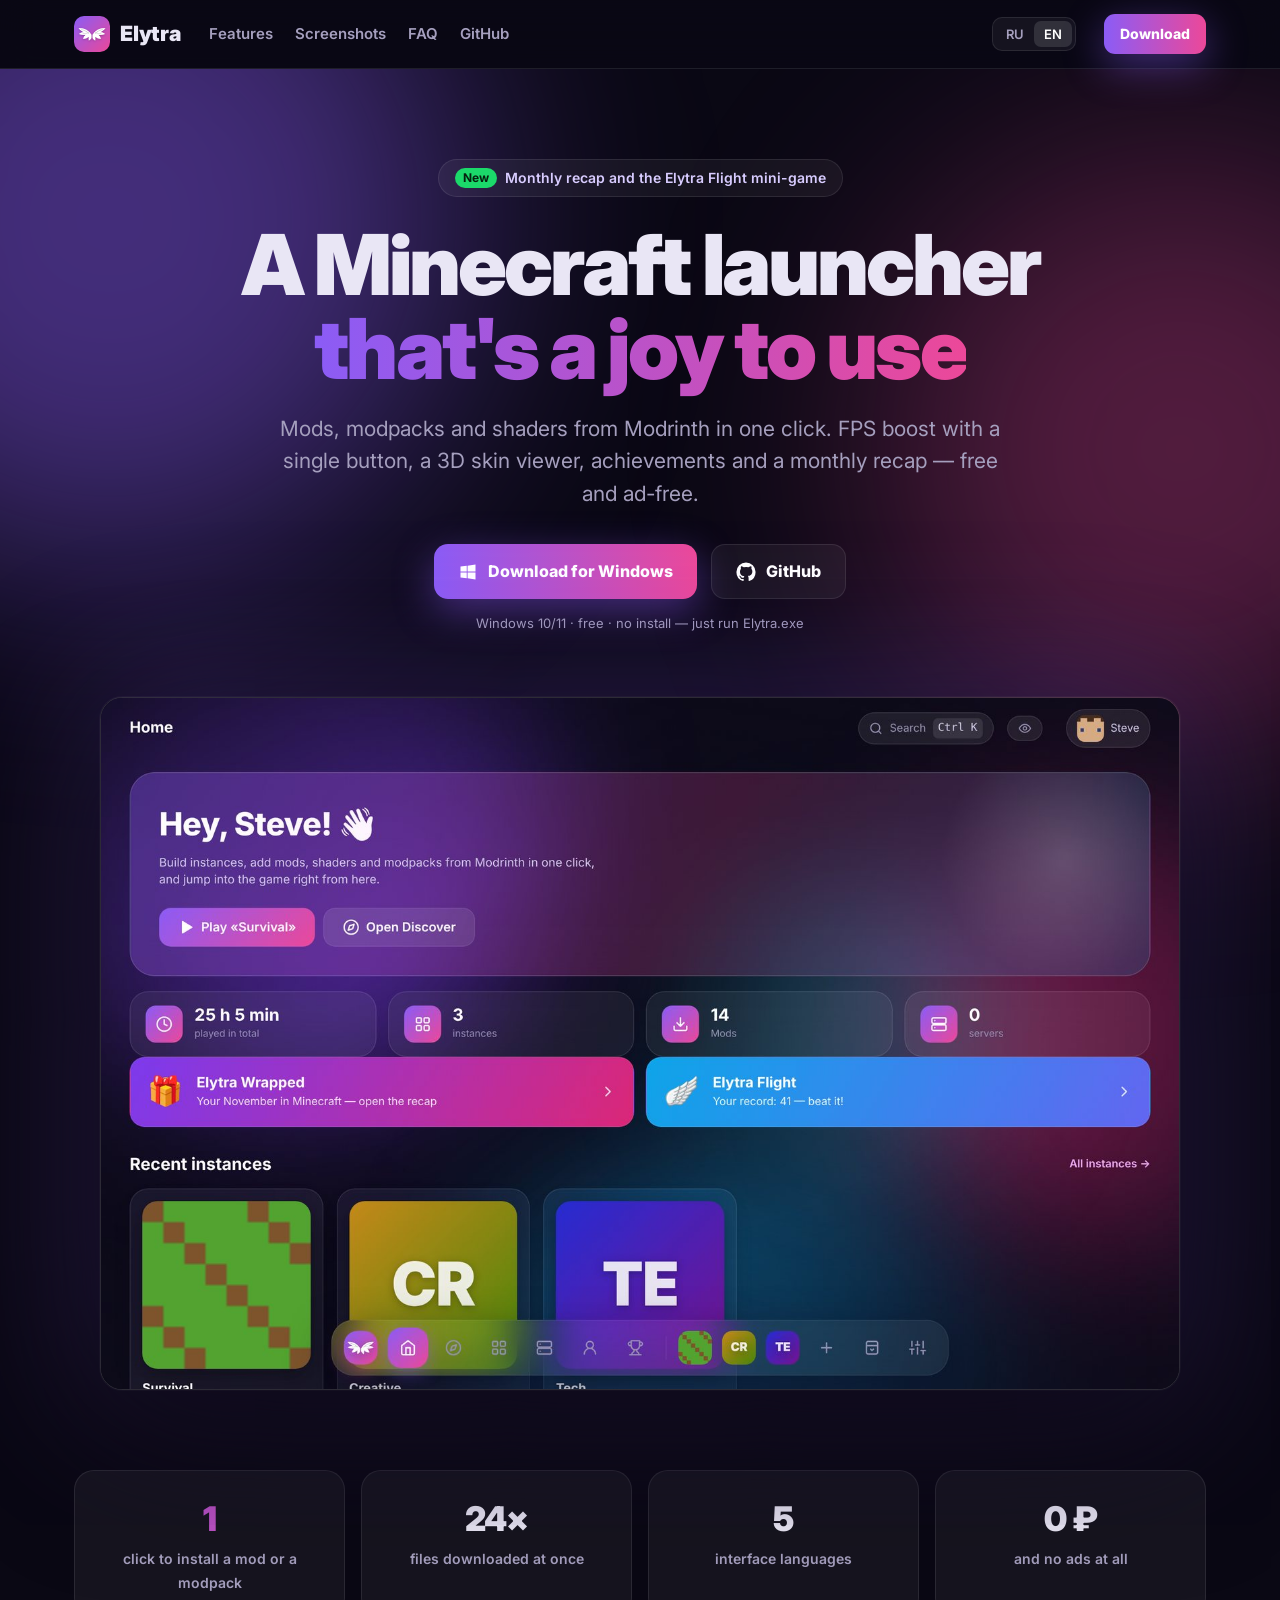
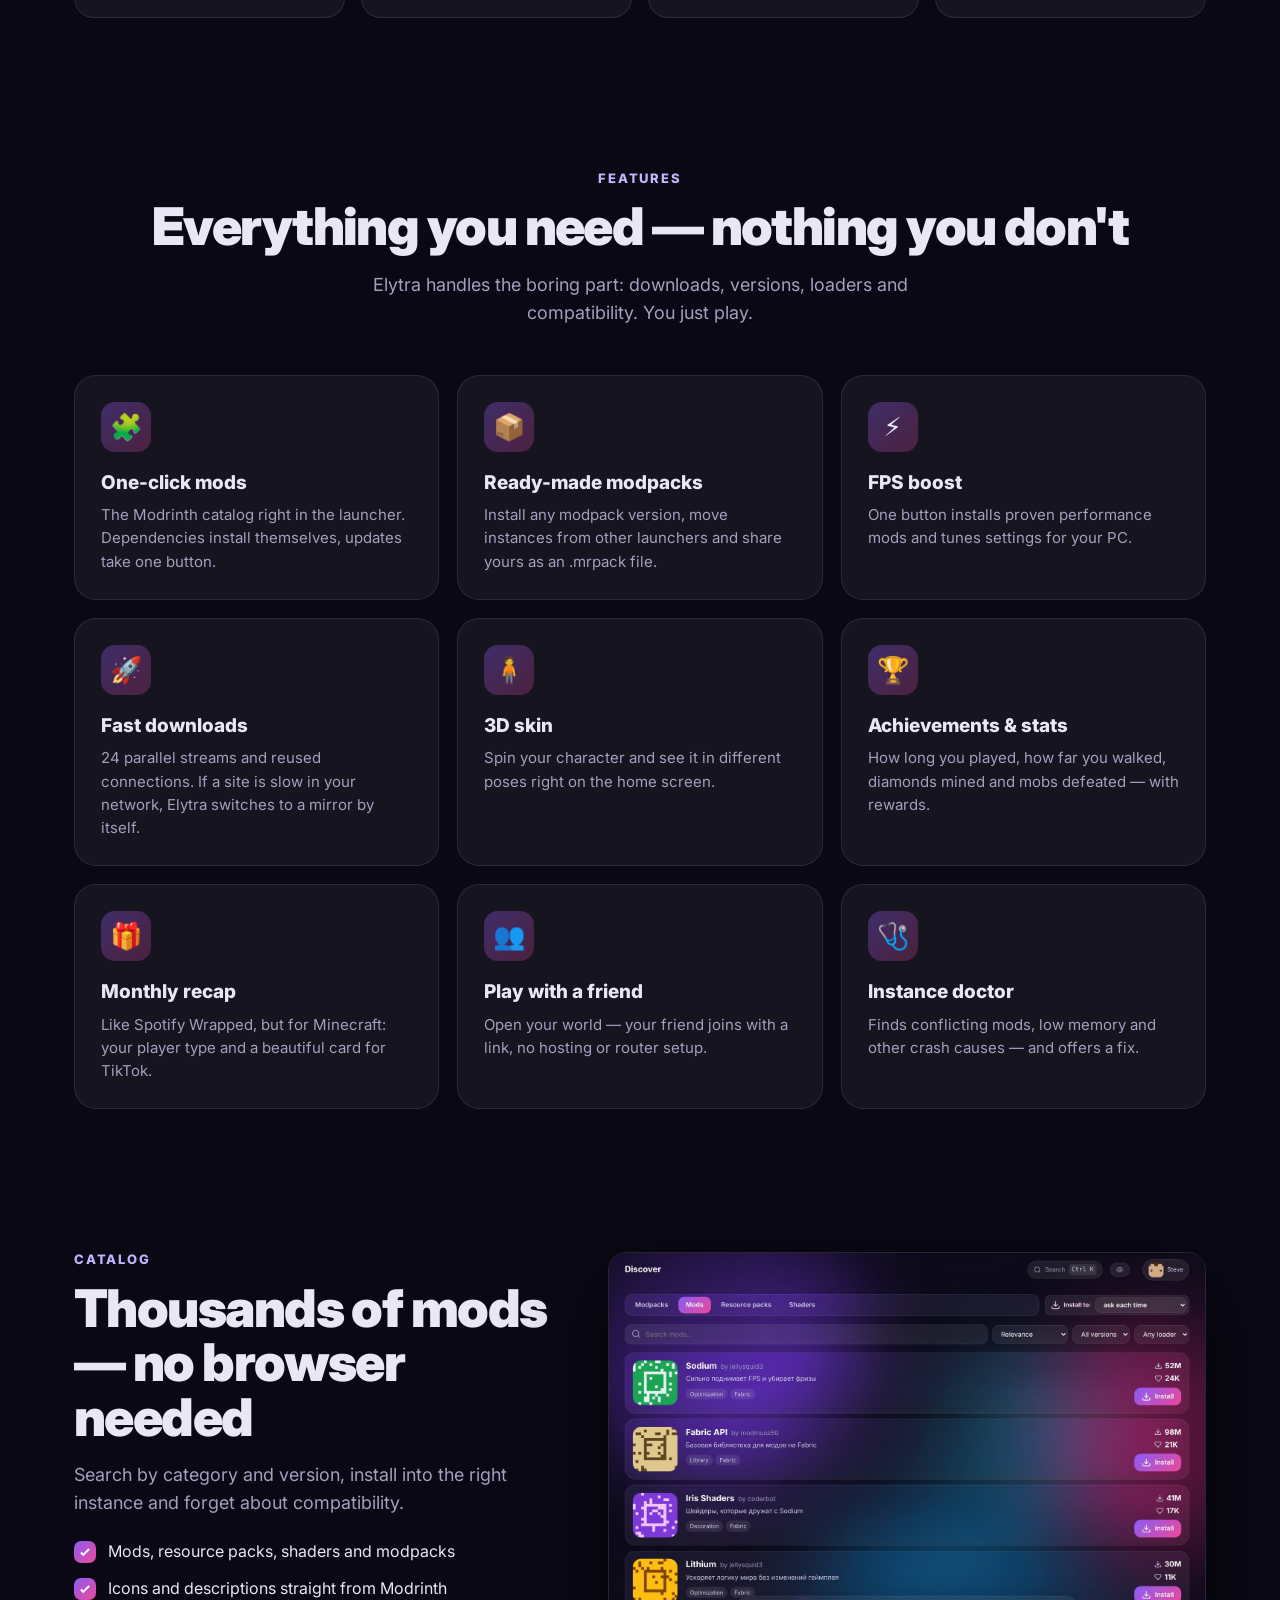
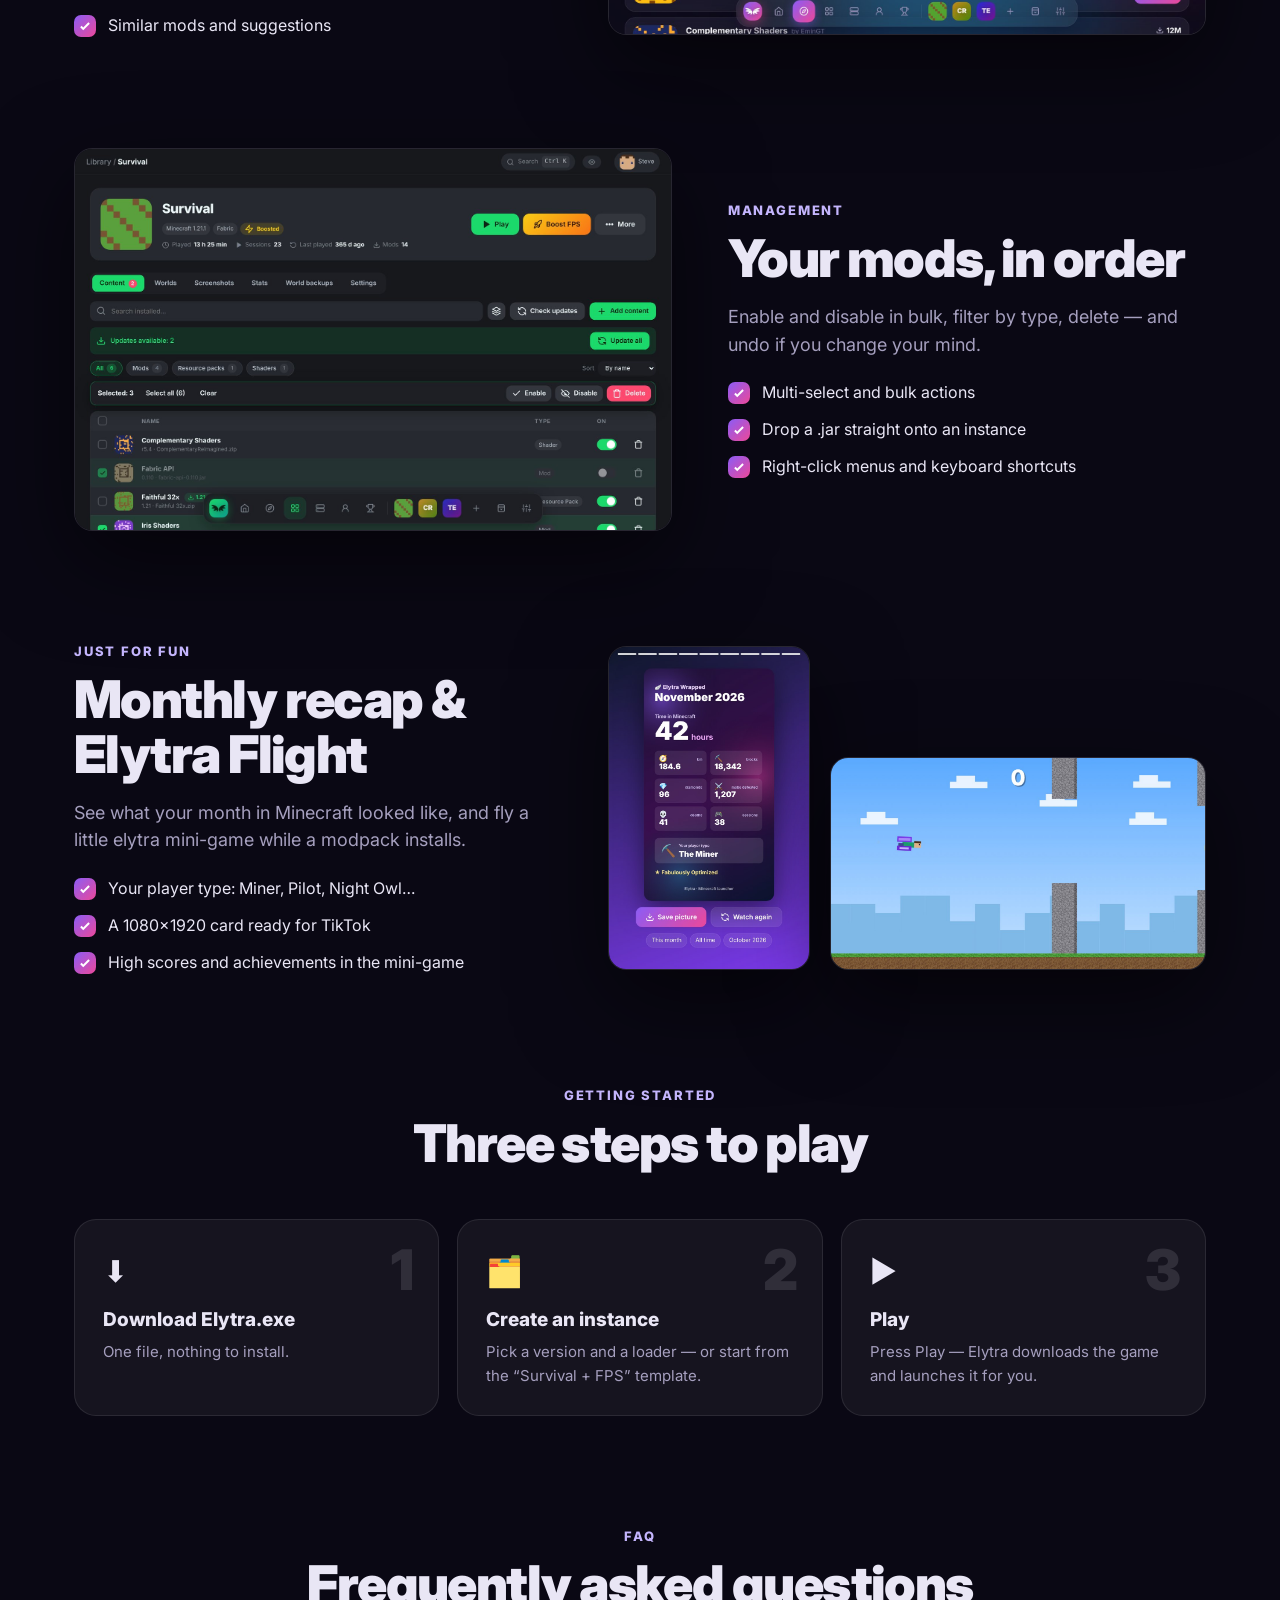
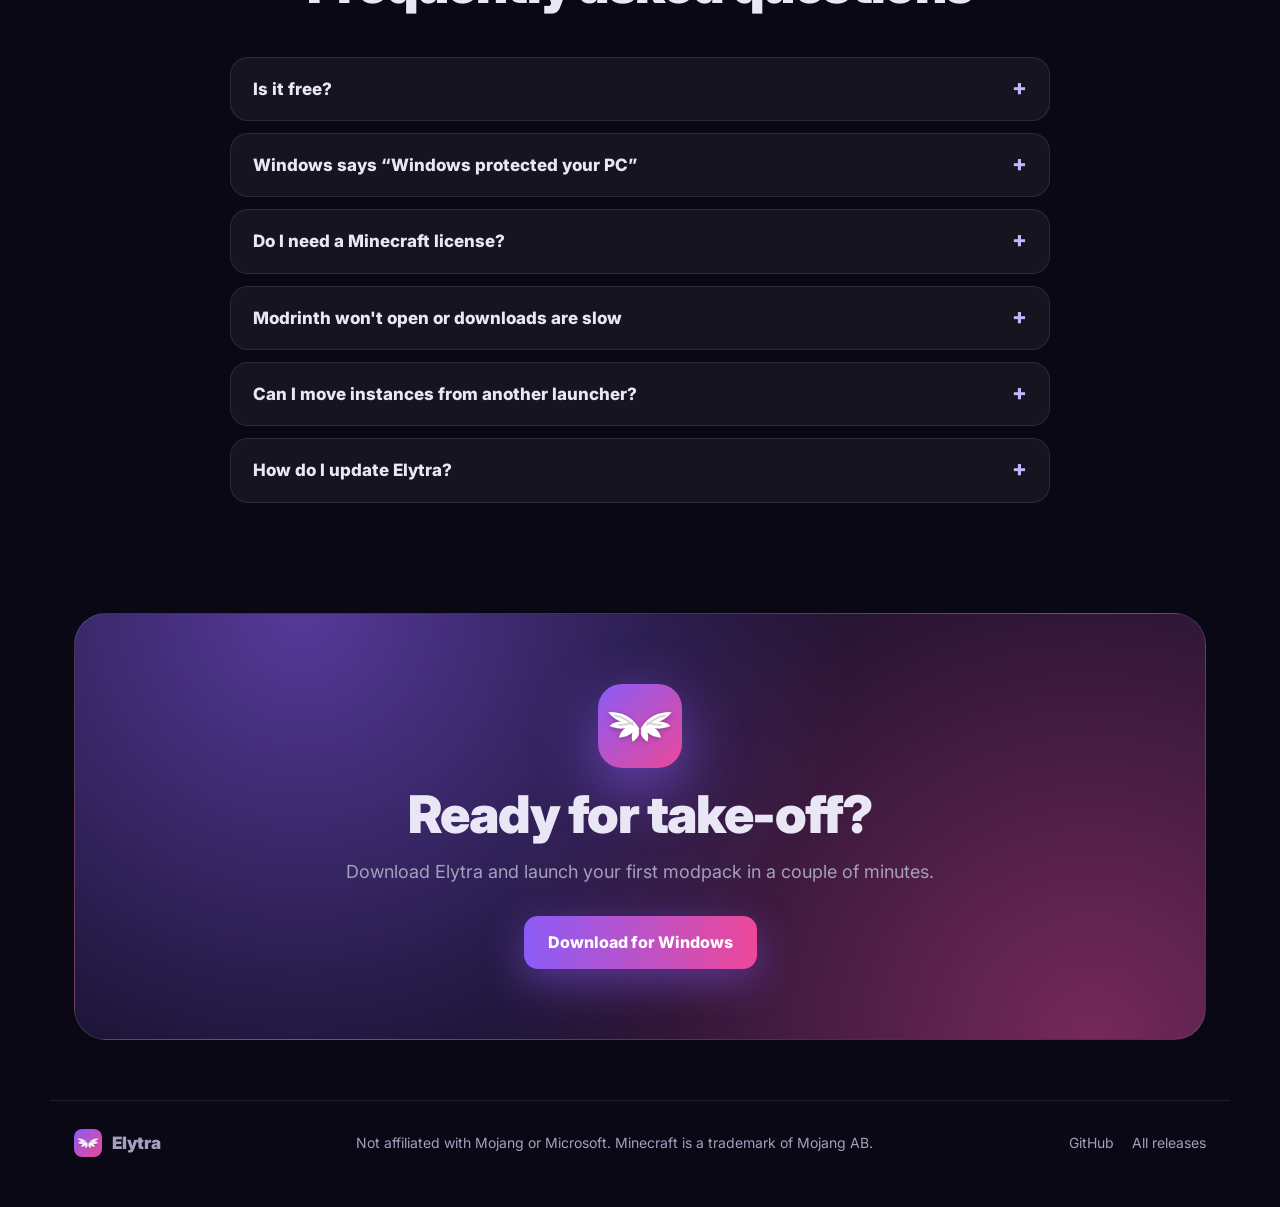
==== docs/index.html @ 58e53a02 "Add files via upload" ====
<!DOCTYPE html>
<html lang="ru">
<head>
<meta charset="utf-8">
<meta name="viewport" content="width=device-width,initial-scale=1">
<title>Elytra — лаунчер Minecraft</title>
<meta name="description" content="Elytra — современный лаунчер Minecraft: моды и сборки с Modrinth в один клик, ускорение FPS, 3D-скин, достижения и итоги месяца.">
<link rel="icon" href="favicon.png">
<link rel="preconnect" href="https://fonts.googleapis.com"><link rel="preconnect" href="https://fonts.gstatic.com" crossorigin>
<link href="https://fonts.googleapis.com/css2?family=Inter:wght@400;500;600;700;800;900&display=swap" rel="stylesheet">
<style>
:root{--bg:#0a0814;--card:rgba(255,255,255,.05);--line:rgba(255,255,255,.09);--text:#e9e6f5;--muted:#a59fbe;--v:#8b5cf6;--p:#ec4899;--g:#1bd96a;--c:#22d3ee}
*{box-sizing:border-box;margin:0;padding:0}
html{scroll-behavior:smooth;background:var(--bg)}
body{font-family:Inter,system-ui,sans-serif;color:var(--text);line-height:1.55;overflow-x:hidden;-webkit-font-smoothing:antialiased}
a{color:inherit;text-decoration:none}
img{display:block;max-width:100%}
.wrap{max-width:1180px;margin:0 auto;padding:0 24px}
.glow{position:absolute;border-radius:50%;filter:blur(120px);pointer-events:none;z-index:0}
.grad{background:linear-gradient(90deg,var(--v),var(--p));-webkit-background-clip:text;background-clip:text;color:transparent}
/* nav */
nav{position:sticky;top:0;z-index:50;backdrop-filter:blur(18px);background:rgba(10,8,20,.65);border-bottom:1px solid var(--line)}
nav .wrap{display:flex;align-items:center;gap:28px;height:68px}
.brand{display:flex;align-items:center;gap:10px;font-weight:900;font-size:21px;letter-spacing:-.01em}
.brand img{width:36px;height:36px;border-radius:10px}
.links{display:flex;gap:22px;font-size:15px;font-weight:600;color:var(--muted)}
.links a:hover{color:#fff}
.sp{flex:1}
.lang{display:flex;background:var(--card);border:1px solid var(--line);border-radius:10px;padding:3px}
.lang button{background:none;border:0;color:var(--muted);font:600 13px Inter,sans-serif;padding:5px 10px;border-radius:7px;cursor:pointer}
.lang button.on{background:rgba(255,255,255,.12);color:#fff}
.btn{display:inline-flex;align-items:center;gap:10px;font-weight:800;border-radius:14px;padding:14px 24px;font-size:16px;cursor:pointer;border:0;transition:transform .15s,box-shadow .15s,background .15s}
.btn svg{width:20px;height:20px}
.btn.main{background:linear-gradient(90deg,var(--v),var(--p));color:#fff;box-shadow:0 12px 40px rgba(139,92,246,.45)}
.btn.main:hover{transform:translateY(-2px);box-shadow:0 18px 50px rgba(236,72,153,.5)}
.btn.ghost{background:var(--card);border:1px solid var(--line);color:#fff}
.btn.ghost:hover{background:rgba(255,255,255,.1)}
.btn.sm{padding:9px 16px;font-size:14px;border-radius:11px}
/* hero */
.hero{position:relative;padding:90px 0 40px;text-align:center;overflow:hidden}
.pill{display:inline-flex;align-items:center;gap:8px;background:var(--card);border:1px solid var(--line);border-radius:99px;padding:7px 16px;font-size:14px;font-weight:600;color:#d8ccff;margin-bottom:26px}
.pill b{background:var(--g);color:#06210f;border-radius:99px;padding:1px 8px;font-size:12px}
h1{font-size:clamp(42px,7vw,84px);line-height:1;font-weight:900;letter-spacing:-.035em;margin-bottom:22px}
.lead{font-size:clamp(17px,2vw,21px);color:var(--muted);max-width:720px;margin:0 auto 34px}
.cta{display:flex;gap:14px;justify-content:center;flex-wrap:wrap}
.note{font-size:13px;color:var(--muted);margin-top:14px}
.shot{position:relative;z-index:2;margin:64px auto 0;max-width:1080px;border-radius:22px;overflow:hidden;border:1px solid rgba(255,255,255,.14);
  box-shadow:0 50px 140px rgba(0,0,0,.65),0 0 0 1px rgba(255,255,255,.04),0 0 160px rgba(139,92,246,.35);transform:perspective(2200px) rotateX(9deg);transition:transform .6s}
.shot:hover{transform:perspective(2200px) rotateX(0)}
/* stats */
.stats{display:grid;grid-template-columns:repeat(4,1fr);gap:16px;margin:80px 0 0}
.stat{background:var(--card);border:1px solid var(--line);border-radius:20px;padding:22px;text-align:center}
.stat b{display:block;font-size:34px;font-weight:900;letter-spacing:-.02em}
.stat span{color:var(--muted);font-size:14px;font-weight:600}
/* sections */
section{position:relative;padding:110px 0 0}
.kick{color:#c4b5fd;font-weight:800;font-size:13px;letter-spacing:.14em;text-transform:uppercase;margin-bottom:12px}
h2{font-size:clamp(32px,4.5vw,52px);line-height:1.05;font-weight:900;letter-spacing:-.03em;margin-bottom:16px}
.sub{color:var(--muted);font-size:18px;max-width:640px}
.center{text-align:center}.center .sub{margin:0 auto}
.feats{display:grid;grid-template-columns:repeat(3,1fr);gap:18px;margin-top:48px}
.feat{background:var(--card);border:1px solid var(--line);border-radius:22px;padding:26px;transition:transform .2s,border-color .2s,background .2s}
.feat:hover{transform:translateY(-4px);border-color:rgba(139,92,246,.45);background:rgba(139,92,246,.07)}
.feat .ic{width:50px;height:50px;border-radius:14px;display:grid;place-items:center;font-size:26px;margin-bottom:16px;background:linear-gradient(135deg,rgba(139,92,246,.35),rgba(236,72,153,.25))}
.feat h3{font-size:19px;font-weight:800;margin-bottom:6px}
.feat p{color:var(--muted);font-size:15px}
/* split showcase */
.split{display:grid;grid-template-columns:1fr 1.25fr;gap:56px;align-items:center;margin-top:30px}
.split.rev{grid-template-columns:1.25fr 1fr}
.split.rev .txt{order:2}
.split img{border-radius:18px;border:1px solid rgba(255,255,255,.12);box-shadow:0 30px 90px rgba(0,0,0,.55)}
.split ul{list-style:none;margin-top:22px;display:grid;gap:12px}
.split li{display:flex;gap:12px;color:var(--text);font-size:16px}
.split li::before{content:"";flex:none;width:22px;height:22px;border-radius:7px;margin-top:2px;
  background:url("data:image/svg+xml,%3Csvg xmlns='http://www.w3.org/2000/svg' viewBox='0 0 24 24' fill='none' stroke='white' stroke-width='3.5'%3E%3Cpath d='M5 13l4 4L19 7'/%3E%3C/svg%3E") center/14px no-repeat,linear-gradient(135deg,var(--v),var(--p))}
.duo{display:grid;grid-template-columns:.7fr 1.3fr;gap:20px;align-items:end}
.duo img:first-child{max-height:560px;object-fit:cover}
/* steps */
.steps{display:grid;grid-template-columns:repeat(3,1fr);gap:18px;margin-top:48px;counter-reset:s}
.step{background:var(--card);border:1px solid var(--line);border-radius:22px;padding:28px;position:relative}
.step::before{counter-increment:s;content:counter(s);position:absolute;top:22px;right:24px;font-size:56px;font-weight:900;line-height:1;opacity:.12}
.step h3{font-size:19px;font-weight:800;margin:10px 0 6px}.step p{color:var(--muted);font-size:15px}
.step .e{font-size:30px}
/* faq */
.faq{max-width:820px;margin:44px auto 0;display:grid;gap:12px}
details{background:var(--card);border:1px solid var(--line);border-radius:18px;padding:18px 22px}
summary{cursor:pointer;font-weight:800;font-size:17px;list-style:none;display:flex;justify-content:space-between;gap:16px}
summary::-webkit-details-marker{display:none}
summary::after{content:"+";font-size:22px;line-height:1;color:#c4b5fd;transition:transform .2s}
details[open] summary::after{transform:rotate(45deg)}
details p{color:var(--muted);margin-top:10px;font-size:15px}
/* final cta */
.final{margin:110px 0 0;border-radius:32px;padding:70px 30px;text-align:center;position:relative;overflow:hidden;
  background:radial-gradient(circle at 20% 0%,rgba(139,92,246,.55),transparent 55%),radial-gradient(circle at 90% 100%,rgba(236,72,153,.45),transparent 55%),#140f28;border:1px solid rgba(255,255,255,.12)}
.final img{width:84px;height:84px;border-radius:24px;margin:0 auto 20px;box-shadow:0 20px 60px rgba(139,92,246,.6)}
footer{padding:60px 0 50px;color:var(--muted);font-size:14px}
footer .wrap{display:flex;gap:20px;flex-wrap:wrap;align-items:center;justify-content:space-between;border-top:1px solid var(--line);padding-top:28px}
footer .fl{display:flex;gap:18px}
footer a:hover{color:#fff}
.reveal{opacity:0;transform:translateY(28px);transition:opacity .8s,transform .8s}
.reveal.in{opacity:1;transform:none}
@media (max-width:900px){
  .links{display:none}.stats{grid-template-columns:repeat(2,1fr)}.feats,.steps{grid-template-columns:1fr}
  .split,.split.rev{grid-template-columns:1fr;gap:28px}.split.rev .txt{order:0}.duo{grid-template-columns:1fr}
  .shot{transform:none}.hero{padding-top:60px}nav .btn.sm{display:none}
}
</style>
</head>
<body>
<nav><div class="wrap">
  <a class="brand" href="#top"><img src="img/logo.png" alt="">Elytra</a>
  <div class="links"><a href="#features" data-t="n_feat">Возможности</a><a href="#screens" data-t="n_screens">Скриншоты</a><a href="#faq" data-t="n_faq">Вопросы</a>
    <a href="https://github.com/platonk381/elytra">GitHub</a></div>
  <div class="sp"></div>
  <div class="lang"><button data-l="ru" class="on">RU</button><button data-l="en">EN</button></div>
  <a class="btn main sm" href="https://github.com/platonk381/elytra/releases/latest/download/Elytra.exe" data-t="dl_short">Скачать</a>
</div></nav>

<header class="hero" id="top">
  <div class="glow" style="width:700px;height:700px;left:-240px;top:-200px;background:rgba(139,92,246,.45)"></div>
  <div class="glow" style="width:600px;height:600px;right:-200px;top:80px;background:rgba(236,72,153,.32)"></div>
  <div class="wrap" style="position:relative;z-index:2">
    <div class="pill"><b data-t="new">Новое</b><span data-t="pill">Итоги месяца и мини-игра Elytra Flight</span></div>
    <h1><span data-t="h1a">Лаунчер Minecraft,</span><br><span class="grad" data-t="h1b">в котором приятно играть</span></h1>
    <p class="lead" data-t="lead">Моды, сборки и шейдеры с Modrinth в один клик. Ускорение FPS одной кнопкой, 3D-скин, достижения и итоги месяца — всё бесплатно и без рекламы.</p>
    <div class="cta">
      <a class="btn main" href="https://github.com/platonk381/elytra/releases/latest/download/Elytra.exe">
        <svg viewBox="0 0 24 24" fill="currentColor"><path d="M3 5.5l7.5-1v7H3zm0 13l7.5 1v-7H3zm8.5 1.1L21 21v-8.5h-9.5zm0-15.2V11.5H21V3z"/></svg><span data-t="dl">Скачать для Windows</span></a>
      <a class="btn ghost" href="https://github.com/platonk381/elytra">
        <svg viewBox="0 0 24 24" fill="currentColor"><path d="M12 .5A11.5 11.5 0 0 0 .5 12a11.5 11.5 0 0 0 7.9 10.9c.6.1.8-.2.8-.6v-2c-3.2.7-3.9-1.5-3.9-1.5-.5-1.3-1.3-1.7-1.3-1.7-1-.7.1-.7.1-.7 1.2.1 1.8 1.2 1.8 1.2 1 1.8 2.8 1.3 3.5 1 .1-.8.4-1.3.7-1.6-2.6-.3-5.3-1.3-5.3-5.7 0-1.3.5-2.3 1.2-3.1-.1-.3-.5-1.5.1-3.1 0 0 1-.3 3.2 1.2a11 11 0 0 1 5.8 0C17.3 4.6 18.3 5 18.3 5c.6 1.6.2 2.8.1 3.1.8.8 1.2 1.8 1.2 3.1 0 4.4-2.7 5.4-5.3 5.7.4.4.8 1.1.8 2.2v3.2c0 .4.2.7.8.6A11.5 11.5 0 0 0 23.5 12 11.5 11.5 0 0 0 12 .5z"/></svg>GitHub</a>
    </div>
    <p class="note" data-t="note">Windows 10/11 · бесплатно · без установки — просто запусти Elytra.exe</p>
    <div class="shot reveal"><img data-src="home" src="img/home_ru.jpg" alt="Elytra"></div>
    <div class="stats reveal">
      <div class="stat"><b class="grad">1</b><span data-t="s1">клик — и мод или сборка уже стоят</span></div>
      <div class="stat"><b>24×</b><span data-t="s2">файлов качается одновременно</span></div>
      <div class="stat"><b>5</b><span data-t="s3">языков интерфейса</span></div>
      <div class="stat"><b>0 ₽</b><span data-t="s4">и никакой рекламы</span></div>
    </div>
  </div>
</header>

<section id="features"><div class="wrap">
  <div class="center reveal"><div class="kick" data-t="k_feat">Возможности</div><h2 data-t="h_feat">Всё, что нужно, — и ничего лишнего</h2>
    <p class="sub" data-t="p_feat">Elytra берёт на себя скучную часть: скачивание, версии, загрузчики и совместимость. Тебе остаётся играть.</p></div>
  <div class="feats">
    <div class="feat reveal"><div class="ic">🧩</div><h3 data-t="f1">Моды в один клик</h3><p data-t="f1d">Каталог Modrinth прямо в лаунчере. Нужные зависимости ставятся сами, обновления — одной кнопкой.</p></div>
    <div class="feat reveal"><div class="ic">📦</div><h3 data-t="f2">Готовые сборки</h3><p data-t="f2d">Устанавливай модпаки любой версии, переноси сборки из других лаунчеров и делись своими файлом .mrpack.</p></div>
    <div class="feat reveal"><div class="ic">⚡</div><h3 data-t="f3">Ускорение FPS</h3><p data-t="f3d">Одна кнопка ставит проверенные моды оптимизации и подбирает настройки под твой компьютер.</p></div>
    <div class="feat reveal"><div class="ic">🚀</div><h3 data-t="f4">Быстрая загрузка</h3><p data-t="f4d">24 потока и повторное использование соединений. Если сайт тормозит в твоей сети — Elytra сама возьмёт файлы с зеркала.</p></div>
    <div class="feat reveal"><div class="ic">🧍</div><h3 data-t="f5">3D-скин</h3><p data-t="f5d">Крути своего персонажа, смотри на него в разных позах прямо на главном экране.</p></div>
    <div class="feat reveal"><div class="ic">🏆</div><h3 data-t="f6">Достижения и статистика</h3><p data-t="f6d">Сколько ты наиграл, прошёл, добыл алмазов и победил мобов — и награды за это.</p></div>
    <div class="feat reveal"><div class="ic">🎁</div><h3 data-t="f7">Итоги месяца</h3><p data-t="f7d">Как Spotify Wrapped, только про Minecraft: твой тип игрока и красивая карточка для ТикТока.</p></div>
    <div class="feat reveal"><div class="ic">👥</div><h3 data-t="f8">Игра с другом</h3><p data-t="f8d">Открой свой мир — друг зайдёт по ссылке, без хостинга и настройки роутера.</p></div>
    <div class="feat reveal"><div class="ic">🩺</div><h3 data-t="f9">Доктор сборки</h3><p data-t="f9d">Найдёт конфликтующие моды, нехватку памяти и другие причины вылетов — и предложит исправить.</p></div>
  </div>
</div></section>

<section id="screens"><div class="wrap">
  <div class="split reveal">
    <div class="txt"><div class="kick" data-t="k_cat">Каталог</div><h2 data-t="h_cat">Тысячи модов — без браузера</h2>
      <p class="sub" data-t="p_cat">Ищи по категориям и версиям, ставь в нужную сборку и не думай о совместимости.</p>
      <ul><li data-t="c1">Моды, ресурспаки, шейдеры и модпаки</li><li data-t="c2">Иконки и описания прямо из Modrinth</li><li data-t="c3">Похожие моды и подсказки, что добавить</li></ul></div>
    <img data-src="browse" src="img/browse_ru.jpg" alt="">
  </div>
  <div class="split rev reveal" style="margin-top:110px">
    <div class="txt"><div class="kick" data-t="k_mods">Управление</div><h2 data-t="h_mods">Порядок в модах</h2>
      <p class="sub" data-t="p_mods">Включай и выключай пачкой, фильтруй по типу, удаляй — и отменяй, если передумал.</p>
      <ul><li data-t="m1">Выделение нескольких модов и массовые действия</li><li data-t="m2">Перетащи .jar прямо в окно сборки</li><li data-t="m3">Меню по правой кнопке и горячие клавиши</li></ul></div>
    <img data-src="mods" src="img/mods_ru.jpg" alt="">
  </div>
  <div class="split reveal" style="margin-top:110px">
    <div class="txt"><div class="kick" data-t="k_fun">Для души</div><h2 data-t="h_fun">Итоги месяца и Elytra Flight</h2>
      <p class="sub" data-t="p_fun">Смотри, каким был твой месяц в Minecraft, а пока ставится сборка — полетай на элитрах в мини-игре.</p>
      <ul><li data-t="w1">Твой тип игрока: Шахтёр, Пилот, Ночная сова…</li><li data-t="w2">Карточка 1080×1920 — сразу для ТикТока</li><li data-t="w3">Рекорды и достижения в мини-игре</li></ul></div>
    <div class="duo"><img data-src="wrapped" src="img/wrapped_ru.jpg" alt=""><img data-src="flight" src="img/flight_ru.jpg" alt=""></div>
  </div>
</div></section>

<section><div class="wrap">
  <div class="center reveal"><div class="kick" data-t="k_how">Как начать</div><h2 data-t="h_how">Три шага до игры</h2></div>
  <div class="steps">
    <div class="step reveal"><div class="e">⬇️</div><h3 data-t="st1">Скачай Elytra.exe</h3><p data-t="st1d">Один файл, ничего не нужно устанавливать.</p></div>
    <div class="step reveal"><div class="e">🗂️</div><h3 data-t="st2">Создай сборку</h3><p data-t="st2d">Выбери версию и загрузчик — или начни с готового шаблона «Выживание + FPS».</p></div>
    <div class="step reveal"><div class="e">▶️</div><h3 data-t="st3">Играй</h3><p data-t="st3d">Нажми «Играть» — Elytra скачает игру и запустит её сама.</p></div>
  </div>
</div></section>

<section id="faq"><div class="wrap">
  <div class="center reveal"><div class="kick" data-t="k_faq">Вопросы</div><h2 data-t="h_faq">Частые вопросы</h2></div>
  <div class="faq">
    <details class="reveal"><summary data-t="q1">Это бесплатно?</summary><p data-t="a1">Да, полностью. Без рекламы, подписок и платных функций.</p></details>
    <details class="reveal"><summary data-t="q2">Windows пишет «Система Windows защитила ваш компьютер»</summary><p data-t="a2">Так Windows реагирует на любую программу без платной цифровой подписи. Нажми «Подробнее» → «Выполнить в любом случае». Исходный код Elytra открыт на GitHub.</p></details>
    <details class="reveal"><summary data-t="q3">Нужна ли лицензия Minecraft?</summary><p data-t="a3">По правилам Mojang для игры нужна купленная копия Minecraft. Elytra скачивает файлы игры только с официальных серверов Mojang и ничего не взламывает.</p></details>
    <details class="reveal"><summary data-t="q4">У меня не открывается Modrinth или игра долго качается</summary><p data-t="a4">Elytra сама проверяет, какие сайты работают в твоей сети, и при необходимости качает через зеркала. Состояние видно в Настройки → Источники загрузки.</p></details>
    <details class="reveal"><summary data-t="q5">Можно перенести сборки из другого лаунчера?</summary><p data-t="a5">Да: Библиотека → «Перенести из другого лаунчера». Поддерживаются Modrinth App, CurseForge, Prism, MultiMC, TLauncher и официальный лаунчер.</p></details>
    <details class="reveal"><summary data-t="q6">Как обновлять Elytra?</summary><p data-t="a6">Никак — она сама предложит обновиться, когда выйдет новая версия.</p></details>
  </div>

  <div class="final reveal">
    <img src="img/logo.png" alt="">
    <h2 data-t="h_final">Готов взлететь?</h2>
    <p class="sub" style="margin:0 auto 30px" data-t="p_final">Скачай Elytra и запусти свою первую сборку за пару минут.</p>
    <a class="btn main" href="https://github.com/platonk381/elytra/releases/latest/download/Elytra.exe"><span data-t="dl">Скачать для Windows</span></a>
  </div>
</div></section>

<footer><div class="wrap">
  <div class="brand" style="font-size:17px"><img src="img/logo.png" alt="" style="width:28px;height:28px;border-radius:8px">Elytra</div>
  <div data-t="disc">Не связано с Mojang и Microsoft. Minecraft — товарный знак Mojang AB.</div>
  <div class="fl"><a href="https://github.com/platonk381/elytra">GitHub</a><a href="https://github.com/platonk381/elytra/releases" data-t="rel">Все версии</a></div>
</div></footer>

<script>
const EN = {
  n_feat:"Features", n_screens:"Screenshots", n_faq:"FAQ", dl_short:"Download", new:"New", pill:"Monthly recap and the Elytra Flight mini-game",
  h1a:"A Minecraft launcher", h1b:"that's a joy to use",
  lead:"Mods, modpacks and shaders from Modrinth in one click. FPS boost with a single button, a 3D skin viewer, achievements and a monthly recap — free and ad-free.",
  dl:"Download for Windows", note:"Windows 10/11 · free · no install — just run Elytra.exe",
  s1:"click to install a mod or a modpack", s2:"files downloaded at once", s3:"interface languages", s4:"and no ads at all",
  k_feat:"Features", h_feat:"Everything you need — nothing you don't", p_feat:"Elytra handles the boring part: downloads, versions, loaders and compatibility. You just play.",
  f1:"One-click mods", f1d:"The Modrinth catalog right in the launcher. Dependencies install themselves, updates take one button.",
  f2:"Ready-made modpacks", f2d:"Install any modpack version, move instances from other launchers and share yours as an .mrpack file.",
  f3:"FPS boost", f3d:"One button installs proven performance mods and tunes settings for your PC.",
  f4:"Fast downloads", f4d:"24 parallel streams and reused connections. If a site is slow in your network, Elytra switches to a mirror by itself.",
  f5:"3D skin", f5d:"Spin your character and see it in different poses right on the home screen.",
  f6:"Achievements & stats", f6d:"How long you played, how far you walked, diamonds mined and mobs defeated — with rewards.",
  f7:"Monthly recap", f7d:"Like Spotify Wrapped, but for Minecraft: your player type and a beautiful card for TikTok.",
  f8:"Play with a friend", f8d:"Open your world — your friend joins with a link, no hosting or router setup.",
  f9:"Instance doctor", f9d:"Finds conflicting mods, low memory and other crash causes — and offers a fix.",
  k_cat:"Catalog", h_cat:"Thousands of mods — no browser needed", p_cat:"Search by category and version, install into the right instance and forget about compatibility.",
  c1:"Mods, resource packs, shaders and modpacks", c2:"Icons and descriptions straight from Modrinth", c3:"Similar mods and suggestions",
  k_mods:"Management", h_mods:"Your mods, in order", p_mods:"Enable and disable in bulk, filter by type, delete — and undo if you change your mind.",
  m1:"Multi-select and bulk actions", m2:"Drop a .jar straight onto an instance", m3:"Right-click menus and keyboard shortcuts",
  k_fun:"Just for fun", h_fun:"Monthly recap & Elytra Flight", p_fun:"See what your month in Minecraft looked like, and fly a little elytra mini-game while a modpack installs.",
  w1:"Your player type: Miner, Pilot, Night Owl…", w2:"A 1080×1920 card ready for TikTok", w3:"High scores and achievements in the mini-game",
  k_how:"Getting started", h_how:"Three steps to play", st1:"Download Elytra.exe", st1d:"One file, nothing to install.",
  st2:"Create an instance", st2d:"Pick a version and a loader — or start from the “Survival + FPS” template.", st3:"Play", st3d:"Press Play — Elytra downloads the game and launches it for you.",
  k_faq:"FAQ", h_faq:"Frequently asked questions",
  q1:"Is it free?", a1:"Yes, completely. No ads, subscriptions or paid features.",
  q2:"Windows says “Windows protected your PC”", a2:"Windows shows this for any program without a paid code-signing certificate. Click “More info” → “Run anyway”. Elytra's source code is open on GitHub.",
  q3:"Do I need a Minecraft license?", a3:"Mojang's rules require a purchased copy of Minecraft to play. Elytra downloads game files only from Mojang's official servers and doesn't crack anything.",
  q4:"Modrinth won't open or downloads are slow", a4:"Elytra checks which sites work in your network and uses mirrors when needed. You can see the status in Settings → Download sources.",
  q5:"Can I move instances from another launcher?", a5:"Yes: Library → “Move from another launcher”. Modrinth App, CurseForge, Prism, MultiMC, TLauncher and the official launcher are supported.",
  q6:"How do I update Elytra?", a6:"You don't — it offers the update itself when a new version is out.",
  h_final:"Ready for take-off?", p_final:"Download Elytra and launch your first modpack in a couple of minutes.",
  disc:"Not affiliated with Mojang or Microsoft. Minecraft is a trademark of Mojang AB.", rel:"All releases"
};
const RU = {};
document.querySelectorAll("[data-t]").forEach(el => RU[el.dataset.t] = el.innerHTML);
function setLang(l) {
  const d = l === "en" ? EN : RU;
  document.querySelectorAll("[data-t]").forEach(el => { if (d[el.dataset.t]) el.innerHTML = d[el.dataset.t]; });
  document.querySelectorAll("img[data-src]").forEach(img => {
    const n = img.dataset.src, has = ["home", "browse", "mods", "wrapped", "flight"].includes(n);
    if (has) img.src = `img/${n}_${l}.jpg`;
  });
  document.querySelectorAll(".lang button").forEach(b => b.classList.toggle("on", b.dataset.l === l));
  document.documentElement.lang = l;
  document.title = l === "en" ? "Elytra — Minecraft launcher" : "Elytra — лаунчер Minecraft";
  try { localStorage.setItem("elytra-lang", l); } catch (e) {}
}
document.querySelectorAll(".lang button").forEach(b => b.onclick = () => setLang(b.dataset.l));
let start = "ru";
try { start = localStorage.getItem("elytra-lang") || (navigator.language || "ru").slice(0, 2); } catch (e) {}
if (start === "en" || !["ru", "uk", "be", "kk"].includes(start)) setLang("en");
const io = new IntersectionObserver(es => es.forEach(e => { if (e.isIntersecting) { e.target.classList.add("in"); io.unobserve(e.target); } }), {threshold: .12});
document.querySelectorAll(".reveal").forEach(el => io.observe(el));
</script>
</body>
</html>
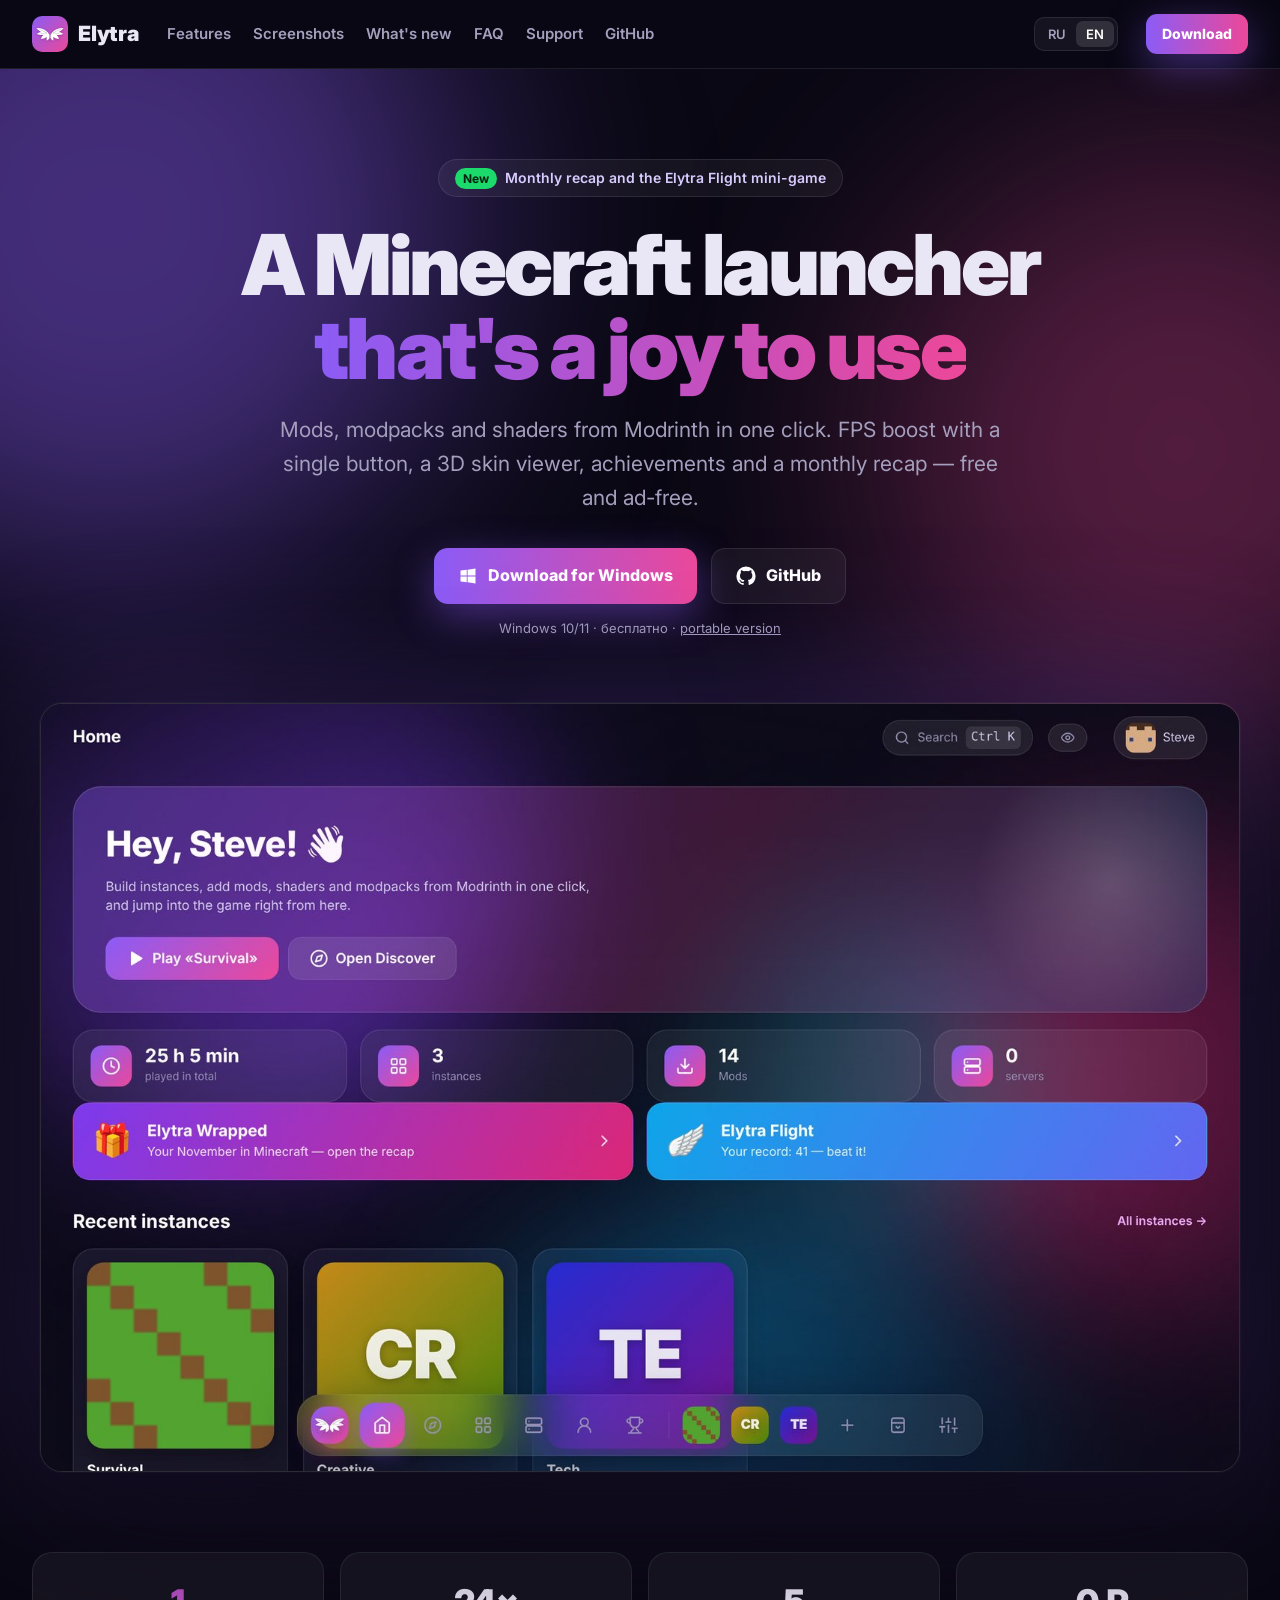
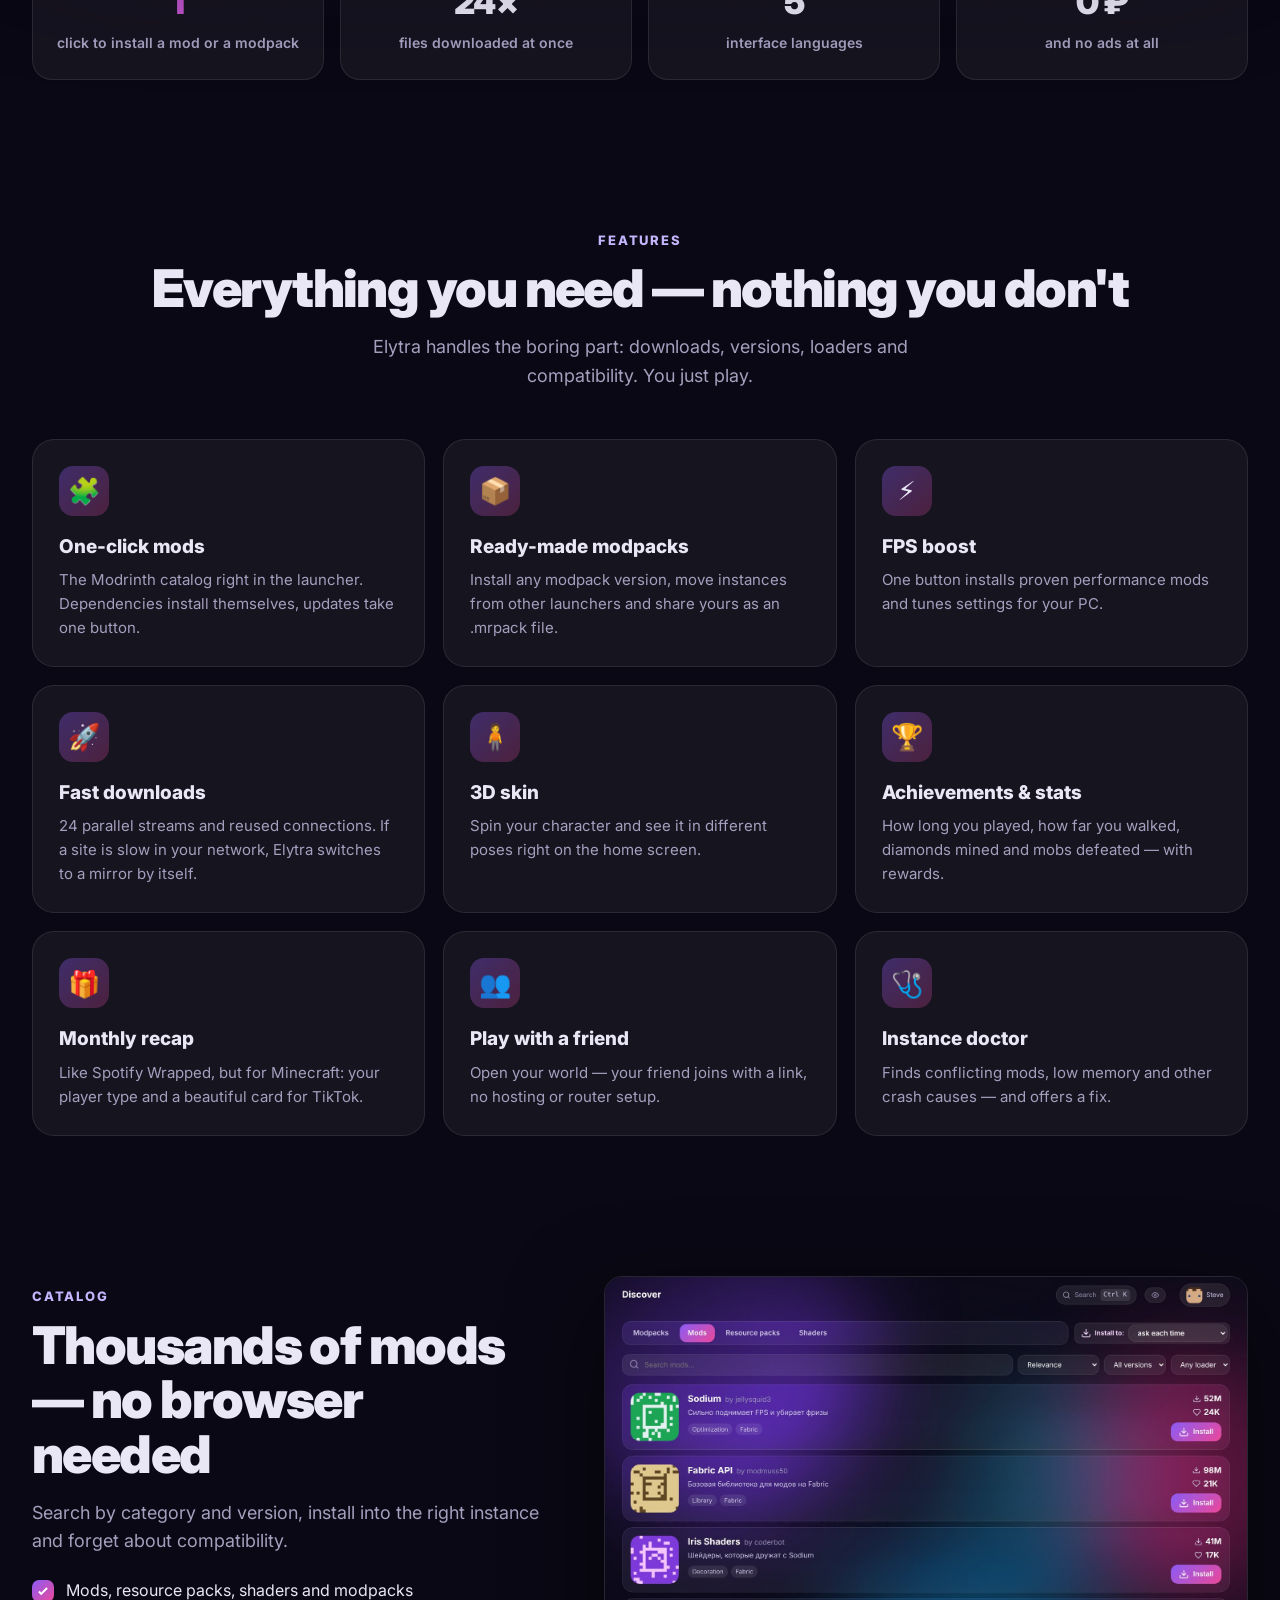
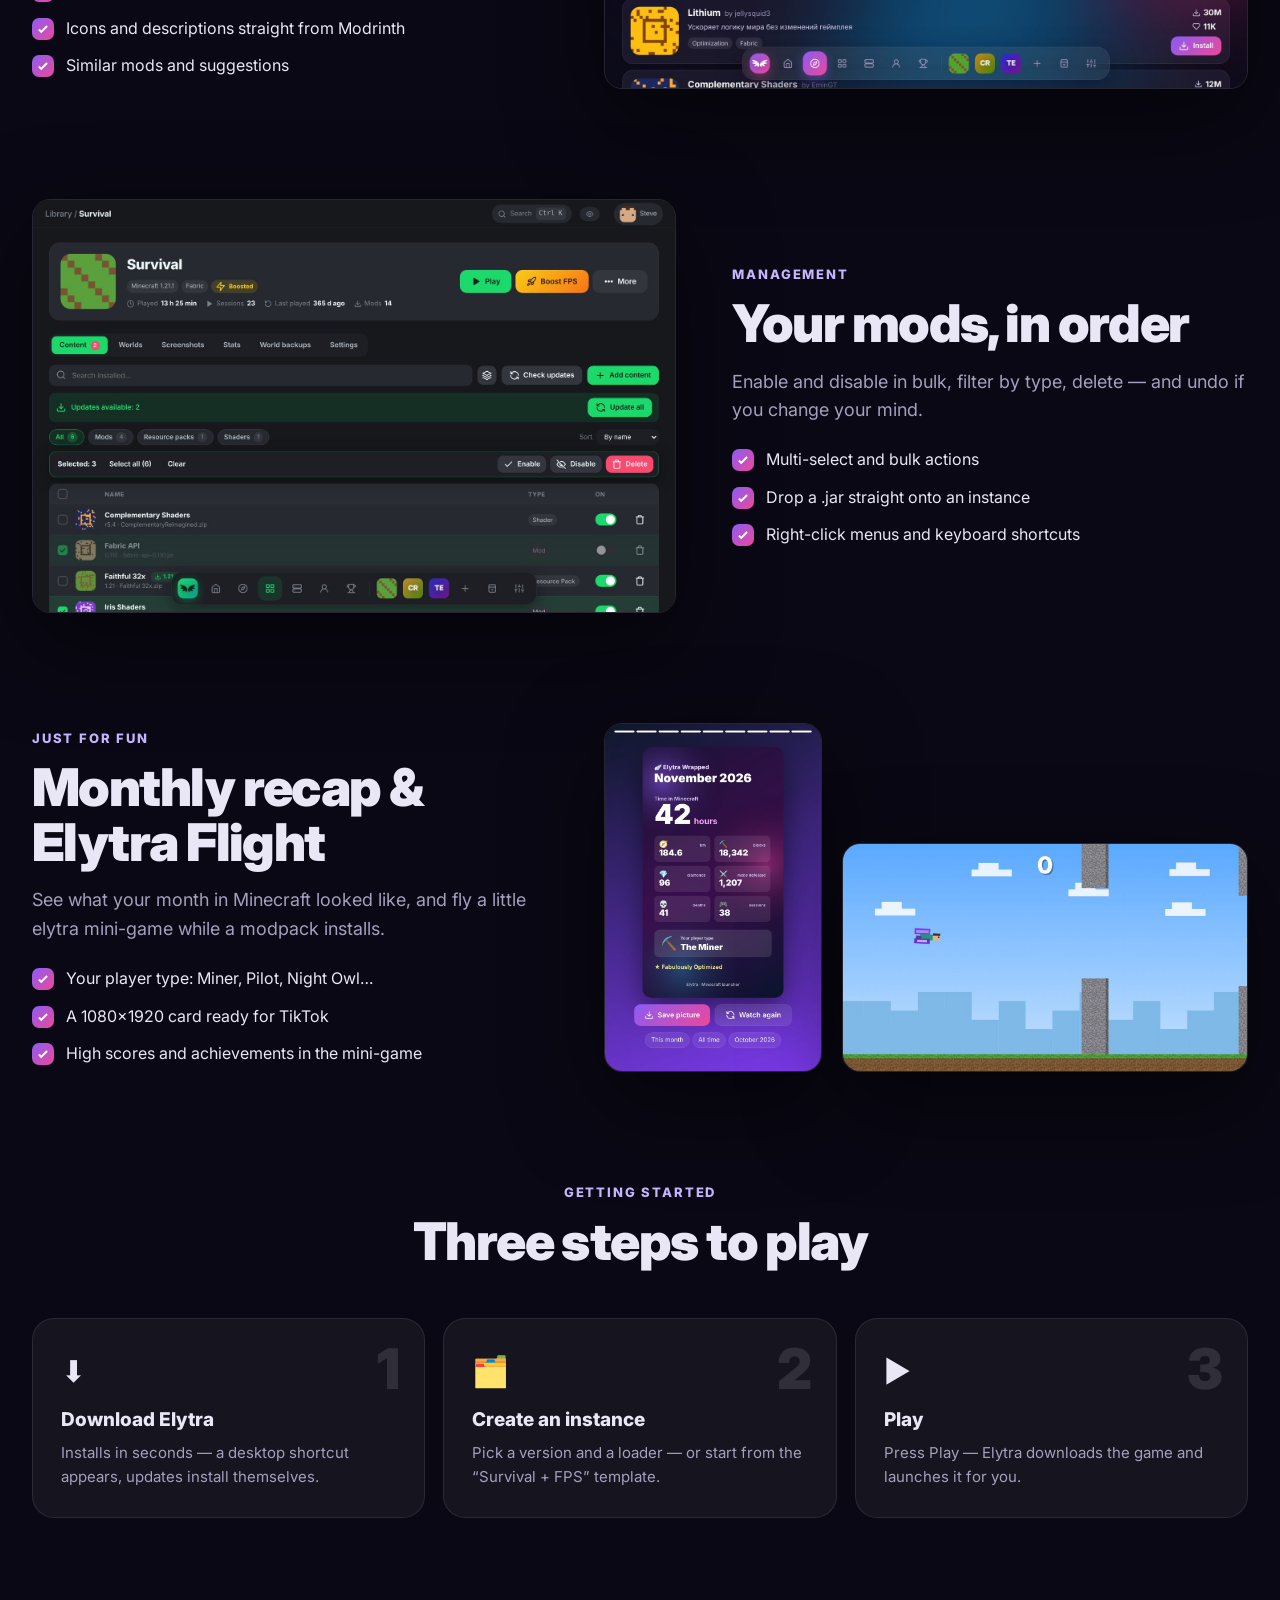
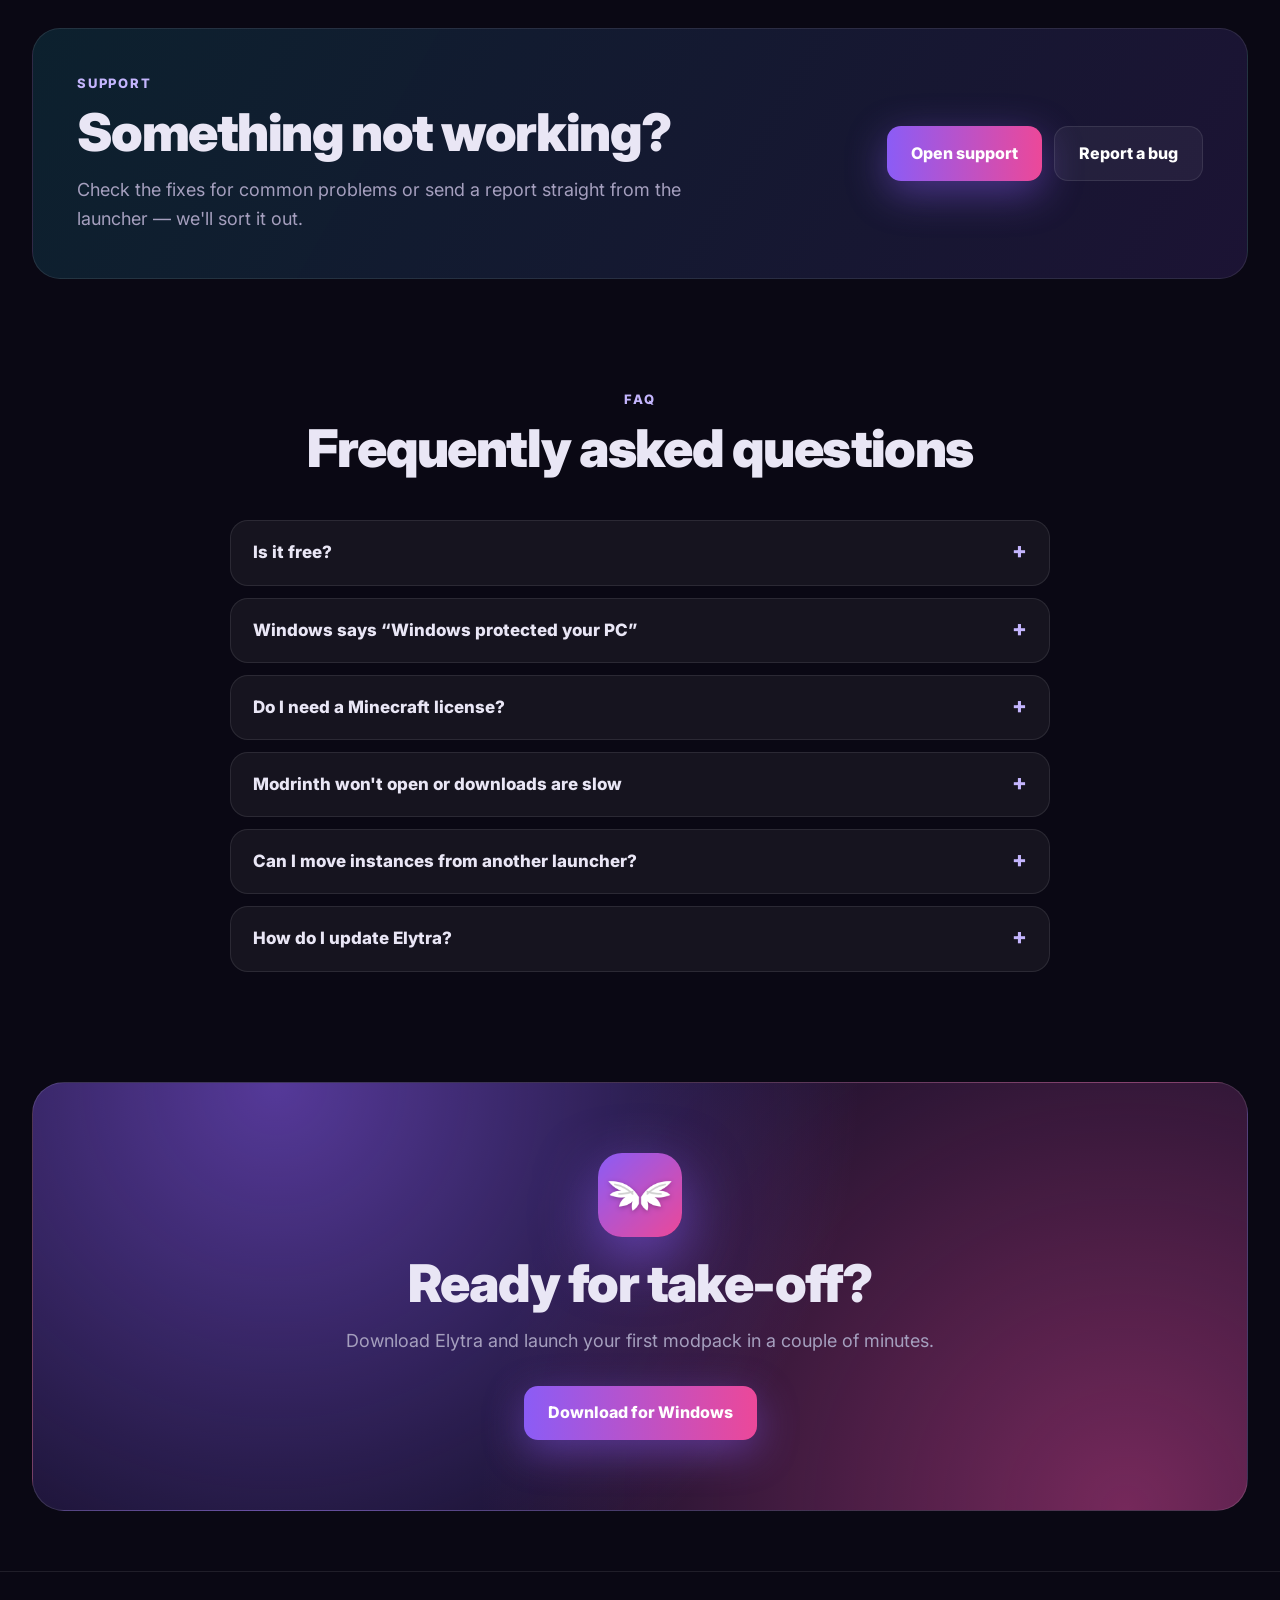
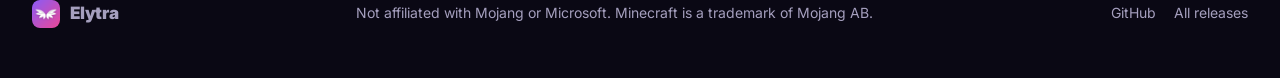
==== commit bb854709: "Site: bigger layout, news, support page; launcher: Report a problem (0.10.6) Co-Authored-By: Claude " ====
--- a/docs/index.html
+++ b/docs/index.html
@@ -8,112 +8,16 @@
 <link rel="icon" href="favicon.png">
 <link rel="preconnect" href="https://fonts.googleapis.com"><link rel="preconnect" href="https://fonts.gstatic.com" crossorigin>
 <link href="https://fonts.googleapis.com/css2?family=Inter:wght@400;500;600;700;800;900&display=swap" rel="stylesheet">
-<style>
-:root{--bg:#0a0814;--card:rgba(255,255,255,.05);--line:rgba(255,255,255,.09);--text:#e9e6f5;--muted:#a59fbe;--v:#8b5cf6;--p:#ec4899;--g:#1bd96a;--c:#22d3ee}
-*{box-sizing:border-box;margin:0;padding:0}
-html{scroll-behavior:smooth;background:var(--bg)}
-body{font-family:Inter,system-ui,sans-serif;color:var(--text);line-height:1.55;overflow-x:hidden;-webkit-font-smoothing:antialiased}
-a{color:inherit;text-decoration:none}
-img{display:block;max-width:100%}
-.wrap{max-width:1180px;margin:0 auto;padding:0 24px}
-.glow{position:absolute;border-radius:50%;filter:blur(120px);pointer-events:none;z-index:0}
-.grad{background:linear-gradient(90deg,var(--v),var(--p));-webkit-background-clip:text;background-clip:text;color:transparent}
-/* nav */
-nav{position:sticky;top:0;z-index:50;backdrop-filter:blur(18px);background:rgba(10,8,20,.65);border-bottom:1px solid var(--line)}
-nav .wrap{display:flex;align-items:center;gap:28px;height:68px}
-.brand{display:flex;align-items:center;gap:10px;font-weight:900;font-size:21px;letter-spacing:-.01em}
-.brand img{width:36px;height:36px;border-radius:10px}
-.links{display:flex;gap:22px;font-size:15px;font-weight:600;color:var(--muted)}
-.links a:hover{color:#fff}
-.sp{flex:1}
-.lang{display:flex;background:var(--card);border:1px solid var(--line);border-radius:10px;padding:3px}
-.lang button{background:none;border:0;color:var(--muted);font:600 13px Inter,sans-serif;padding:5px 10px;border-radius:7px;cursor:pointer}
-.lang button.on{background:rgba(255,255,255,.12);color:#fff}
-.btn{display:inline-flex;align-items:center;gap:10px;font-weight:800;border-radius:14px;padding:14px 24px;font-size:16px;cursor:pointer;border:0;transition:transform .15s,box-shadow .15s,background .15s}
-.btn svg{width:20px;height:20px}
-.btn.main{background:linear-gradient(90deg,var(--v),var(--p));color:#fff;box-shadow:0 12px 40px rgba(139,92,246,.45)}
-.btn.main:hover{transform:translateY(-2px);box-shadow:0 18px 50px rgba(236,72,153,.5)}
-.btn.ghost{background:var(--card);border:1px solid var(--line);color:#fff}
-.btn.ghost:hover{background:rgba(255,255,255,.1)}
-.btn.sm{padding:9px 16px;font-size:14px;border-radius:11px}
-/* hero */
-.hero{position:relative;padding:90px 0 40px;text-align:center;overflow:hidden}
-.pill{display:inline-flex;align-items:center;gap:8px;background:var(--card);border:1px solid var(--line);border-radius:99px;padding:7px 16px;font-size:14px;font-weight:600;color:#d8ccff;margin-bottom:26px}
-.pill b{background:var(--g);color:#06210f;border-radius:99px;padding:1px 8px;font-size:12px}
-h1{font-size:clamp(42px,7vw,84px);line-height:1;font-weight:900;letter-spacing:-.035em;margin-bottom:22px}
-.lead{font-size:clamp(17px,2vw,21px);color:var(--muted);max-width:720px;margin:0 auto 34px}
-.cta{display:flex;gap:14px;justify-content:center;flex-wrap:wrap}
-.note{font-size:13px;color:var(--muted);margin-top:14px}
-.shot{position:relative;z-index:2;margin:64px auto 0;max-width:1080px;border-radius:22px;overflow:hidden;border:1px solid rgba(255,255,255,.14);
-  box-shadow:0 50px 140px rgba(0,0,0,.65),0 0 0 1px rgba(255,255,255,.04),0 0 160px rgba(139,92,246,.35);transform:perspective(2200px) rotateX(9deg);transition:transform .6s}
-.shot:hover{transform:perspective(2200px) rotateX(0)}
-/* stats */
-.stats{display:grid;grid-template-columns:repeat(4,1fr);gap:16px;margin:80px 0 0}
-.stat{background:var(--card);border:1px solid var(--line);border-radius:20px;padding:22px;text-align:center}
-.stat b{display:block;font-size:34px;font-weight:900;letter-spacing:-.02em}
-.stat span{color:var(--muted);font-size:14px;font-weight:600}
-/* sections */
-section{position:relative;padding:110px 0 0}
-.kick{color:#c4b5fd;font-weight:800;font-size:13px;letter-spacing:.14em;text-transform:uppercase;margin-bottom:12px}
-h2{font-size:clamp(32px,4.5vw,52px);line-height:1.05;font-weight:900;letter-spacing:-.03em;margin-bottom:16px}
-.sub{color:var(--muted);font-size:18px;max-width:640px}
-.center{text-align:center}.center .sub{margin:0 auto}
-.feats{display:grid;grid-template-columns:repeat(3,1fr);gap:18px;margin-top:48px}
-.feat{background:var(--card);border:1px solid var(--line);border-radius:22px;padding:26px;transition:transform .2s,border-color .2s,background .2s}
-.feat:hover{transform:translateY(-4px);border-color:rgba(139,92,246,.45);background:rgba(139,92,246,.07)}
-.feat .ic{width:50px;height:50px;border-radius:14px;display:grid;place-items:center;font-size:26px;margin-bottom:16px;background:linear-gradient(135deg,rgba(139,92,246,.35),rgba(236,72,153,.25))}
-.feat h3{font-size:19px;font-weight:800;margin-bottom:6px}
-.feat p{color:var(--muted);font-size:15px}
-/* split showcase */
-.split{display:grid;grid-template-columns:1fr 1.25fr;gap:56px;align-items:center;margin-top:30px}
-.split.rev{grid-template-columns:1.25fr 1fr}
-.split.rev .txt{order:2}
-.split img{border-radius:18px;border:1px solid rgba(255,255,255,.12);box-shadow:0 30px 90px rgba(0,0,0,.55)}
-.split ul{list-style:none;margin-top:22px;display:grid;gap:12px}
-.split li{display:flex;gap:12px;color:var(--text);font-size:16px}
-.split li::before{content:"";flex:none;width:22px;height:22px;border-radius:7px;margin-top:2px;
-  background:url("data:image/svg+xml,%3Csvg xmlns='http://www.w3.org/2000/svg' viewBox='0 0 24 24' fill='none' stroke='white' stroke-width='3.5'%3E%3Cpath d='M5 13l4 4L19 7'/%3E%3C/svg%3E") center/14px no-repeat,linear-gradient(135deg,var(--v),var(--p))}
-.duo{display:grid;grid-template-columns:.7fr 1.3fr;gap:20px;align-items:end}
-.duo img:first-child{max-height:560px;object-fit:cover}
-/* steps */
-.steps{display:grid;grid-template-columns:repeat(3,1fr);gap:18px;margin-top:48px;counter-reset:s}
-.step{background:var(--card);border:1px solid var(--line);border-radius:22px;padding:28px;position:relative}
-.step::before{counter-increment:s;content:counter(s);position:absolute;top:22px;right:24px;font-size:56px;font-weight:900;line-height:1;opacity:.12}
-.step h3{font-size:19px;font-weight:800;margin:10px 0 6px}.step p{color:var(--muted);font-size:15px}
-.step .e{font-size:30px}
-/* faq */
-.faq{max-width:820px;margin:44px auto 0;display:grid;gap:12px}
-details{background:var(--card);border:1px solid var(--line);border-radius:18px;padding:18px 22px}
-summary{cursor:pointer;font-weight:800;font-size:17px;list-style:none;display:flex;justify-content:space-between;gap:16px}
-summary::-webkit-details-marker{display:none}
-summary::after{content:"+";font-size:22px;line-height:1;color:#c4b5fd;transition:transform .2s}
-details[open] summary::after{transform:rotate(45deg)}
-details p{color:var(--muted);margin-top:10px;font-size:15px}
-/* final cta */
-.final{margin:110px 0 0;border-radius:32px;padding:70px 30px;text-align:center;position:relative;overflow:hidden;
-  background:radial-gradient(circle at 20% 0%,rgba(139,92,246,.55),transparent 55%),radial-gradient(circle at 90% 100%,rgba(236,72,153,.45),transparent 55%),#140f28;border:1px solid rgba(255,255,255,.12)}
-.final img{width:84px;height:84px;border-radius:24px;margin:0 auto 20px;box-shadow:0 20px 60px rgba(139,92,246,.6)}
-footer{padding:60px 0 50px;color:var(--muted);font-size:14px}
-footer .wrap{display:flex;gap:20px;flex-wrap:wrap;align-items:center;justify-content:space-between;border-top:1px solid var(--line);padding-top:28px}
-footer .fl{display:flex;gap:18px}
-footer a:hover{color:#fff}
-.reveal{opacity:0;transform:translateY(28px);transition:opacity .8s,transform .8s}
-.reveal.in{opacity:1;transform:none}
-@media (max-width:900px){
-  .links{display:none}.stats{grid-template-columns:repeat(2,1fr)}.feats,.steps{grid-template-columns:1fr}
-  .split,.split.rev{grid-template-columns:1fr;gap:28px}.split.rev .txt{order:0}.duo{grid-template-columns:1fr}
-  .shot{transform:none}.hero{padding-top:60px}nav .btn.sm{display:none}
-}
-</style>
+<link rel="stylesheet" href="site.css">
 </head>
 <body>
 <nav><div class="wrap">
   <a class="brand" href="#top"><img src="img/logo.png" alt="">Elytra</a>
-  <div class="links"><a href="#features" data-t="n_feat">Возможности</a><a href="#screens" data-t="n_screens">Скриншоты</a><a href="#faq" data-t="n_faq">Вопросы</a>
+  <div class="links"><a href="#features" data-t="n_feat">Возможности</a><a href="#screens" data-t="n_screens">Скриншоты</a><a href="#news" data-t="n_news">Что нового</a><a href="#faq" data-t="n_faq">Вопросы</a><a href="support.html" data-t="n_support">Поддержка</a>
     <a href="https://github.com/platonk381/elytra">GitHub</a></div>
   <div class="sp"></div>
   <div class="lang"><button data-l="ru" class="on">RU</button><button data-l="en">EN</button></div>
-  <a class="btn main sm" href="https://github.com/platonk381/elytra/releases/latest/download/Elytra.exe" data-t="dl_short">Скачать</a>
+  <a class="btn main sm" href="https://github.com/platonk381/elytra/releases/latest/download/Elytra-Setup.exe" data-t="dl_short">Скачать</a>
 </div></nav>
 
 <header class="hero" id="top">
@@ -124,12 +28,12 @@
     <h1><span data-t="h1a">Лаунчер Minecraft,</span><br><span class="grad" data-t="h1b">в котором приятно играть</span></h1>
     <p class="lead" data-t="lead">Моды, сборки и шейдеры с Modrinth в один клик. Ускорение FPS одной кнопкой, 3D-скин, достижения и итоги месяца — всё бесплатно и без рекламы.</p>
     <div class="cta">
-      <a class="btn main" href="https://github.com/platonk381/elytra/releases/latest/download/Elytra.exe">
+      <a class="btn main" href="https://github.com/platonk381/elytra/releases/latest/download/Elytra-Setup.exe">
         <svg viewBox="0 0 24 24" fill="currentColor"><path d="M3 5.5l7.5-1v7H3zm0 13l7.5 1v-7H3zm8.5 1.1L21 21v-8.5h-9.5zm0-15.2V11.5H21V3z"/></svg><span data-t="dl">Скачать для Windows</span></a>
       <a class="btn ghost" href="https://github.com/platonk381/elytra">
         <svg viewBox="0 0 24 24" fill="currentColor"><path d="M12 .5A11.5 11.5 0 0 0 .5 12a11.5 11.5 0 0 0 7.9 10.9c.6.1.8-.2.8-.6v-2c-3.2.7-3.9-1.5-3.9-1.5-.5-1.3-1.3-1.7-1.3-1.7-1-.7.1-.7.1-.7 1.2.1 1.8 1.2 1.8 1.2 1 1.8 2.8 1.3 3.5 1 .1-.8.4-1.3.7-1.6-2.6-.3-5.3-1.3-5.3-5.7 0-1.3.5-2.3 1.2-3.1-.1-.3-.5-1.5.1-3.1 0 0 1-.3 3.2 1.2a11 11 0 0 1 5.8 0C17.3 4.6 18.3 5 18.3 5c.6 1.6.2 2.8.1 3.1.8.8 1.2 1.8 1.2 3.1 0 4.4-2.7 5.4-5.3 5.7.4.4.8 1.1.8 2.2v3.2c0 .4.2.7.8.6A11.5 11.5 0 0 0 23.5 12 11.5 11.5 0 0 0 12 .5z"/></svg>GitHub</a>
     </div>
-    <p class="note" data-t="note">Windows 10/11 · бесплатно · без установки — просто запусти Elytra.exe</p>
+    <p class="note"><span id="relInfo">Windows 10/11 · бесплатно</span> · <a href="https://github.com/platonk381/elytra/releases/latest/download/Elytra.exe" style="text-decoration:underline" data-t="portable">версия без установки</a></p>
     <div class="shot reveal"><img data-src="home" src="img/home_ru.jpg" alt="Elytra"></div>
     <div class="stats reveal">
       <div class="stat"><b class="grad">1</b><span data-t="s1">клик — и мод или сборка уже стоят</span></div>
@@ -180,9 +84,24 @@
 <section><div class="wrap">
   <div class="center reveal"><div class="kick" data-t="k_how">Как начать</div><h2 data-t="h_how">Три шага до игры</h2></div>
   <div class="steps">
-    <div class="step reveal"><div class="e">⬇️</div><h3 data-t="st1">Скачай Elytra.exe</h3><p data-t="st1d">Один файл, ничего не нужно устанавливать.</p></div>
+    <div class="step reveal"><div class="e">⬇️</div><h3 data-t="st1">Скачай Elytra</h3><p data-t="st1d">Установка за пару секунд — ярлык появится на рабочем столе, обновления ставятся сами.</p></div>
     <div class="step reveal"><div class="e">🗂️</div><h3 data-t="st2">Создай сборку</h3><p data-t="st2d">Выбери версию и загрузчик — или начни с готового шаблона «Выживание + FPS».</p></div>
     <div class="step reveal"><div class="e">▶️</div><h3 data-t="st3">Играй</h3><p data-t="st3d">Нажми «Играть» — Elytra скачает игру и запустит её сама.</p></div>
+  </div>
+</div></section>
+
+<section id="news"><div class="wrap">
+  <div class="center reveal"><div class="kick" data-t="k_news">Что нового</div><h2 data-t="h_news">Elytra обновляется постоянно</h2>
+    <p class="sub" data-t="p_news">Новые версии приходят прямо в лаунчер — достаточно нажать «Обновить».</p></div>
+  <div class="news" id="newsList"><div class="newsitem reveal"><b>…</b></div></div>
+</div></section>
+
+<section><div class="wrap">
+  <div class="supbanner reveal">
+    <div><div class="kick" data-t="k_sup">Техподдержка</div><h2 data-t="h_sup">Что-то не работает?</h2>
+      <p class="sub" data-t="p_sup">Загляни в решения частых проблем или отправь отчёт прямо из лаунчера — мы разберёмся.</p></div>
+    <div class="supbtns"><a class="btn main" href="support.html" data-t="sup_btn">Открыть поддержку</a>
+      <a class="btn ghost" href="https://github.com/platonk381/elytra/issues/new?template=bug_report.yml" data-t="sup_bug">Сообщить об ошибке</a></div>
   </div>
 </div></section>
 
@@ -234,7 +153,7 @@
   m1:"Multi-select and bulk actions", m2:"Drop a .jar straight onto an instance", m3:"Right-click menus and keyboard shortcuts",
   k_fun:"Just for fun", h_fun:"Monthly recap & Elytra Flight", p_fun:"See what your month in Minecraft looked like, and fly a little elytra mini-game while a modpack installs.",
   w1:"Your player type: Miner, Pilot, Night Owl…", w2:"A 1080×1920 card ready for TikTok", w3:"High scores and achievements in the mini-game",
-  k_how:"Getting started", h_how:"Three steps to play", st1:"Download Elytra.exe", st1d:"One file, nothing to install.",
+  k_how:"Getting started", h_how:"Three steps to play", st1:"Download Elytra", st1d:"Installs in seconds — a desktop shortcut appears, updates install themselves.",
   st2:"Create an instance", st2d:"Pick a version and a loader — or start from the “Survival + FPS” template.", st3:"Play", st3d:"Press Play — Elytra downloads the game and launches it for you.",
   k_faq:"FAQ", h_faq:"Frequently asked questions",
   q1:"Is it free?", a1:"Yes, completely. No ads, subscriptions or paid features.",
@@ -244,6 +163,9 @@
   q5:"Can I move instances from another launcher?", a5:"Yes: Library → “Move from another launcher”. Modrinth App, CurseForge, Prism, MultiMC, TLauncher and the official launcher are supported.",
   q6:"How do I update Elytra?", a6:"You don't — it offers the update itself when a new version is out.",
   h_final:"Ready for take-off?", p_final:"Download Elytra and launch your first modpack in a couple of minutes.",
+  n_news:"What's new", n_support:"Support", portable:"portable version", k_news:"What's new", h_news:"Elytra keeps getting better",
+  p_news:"New versions arrive right in the launcher — just press “Update”.", k_sup:"Support", h_sup:"Something not working?",
+  p_sup:"Check the fixes for common problems or send a report straight from the launcher — we'll sort it out.", sup_btn:"Open support", sup_bug:"Report a bug",
   disc:"Not affiliated with Mojang or Microsoft. Minecraft is a trademark of Mojang AB.", rel:"All releases"
 };
 const RU = {};
@@ -264,6 +186,20 @@
 let start = "ru";
 try { start = localStorage.getItem("elytra-lang") || (navigator.language || "ru").slice(0, 2); } catch (e) {}
 if (start === "en" || !["ru", "uk", "be", "kk"].includes(start)) setLang("en");
+// live release info and changelog from GitHub
+const fmtSize = b => (b / 1048576).toFixed(1).replace(".", ",") + " MB";
+fetch("https://api.github.com/repos/platonk381/elytra/releases?per_page=4").then(r => r.json()).then(rels => {
+  if (!Array.isArray(rels) || !rels.length) return;
+  const L = document.documentElement.lang === "en";
+  const setup = (rels[0].assets || []).find(a => /setup/i.test(a.name));
+  const date = d => new Date(d).toLocaleDateString(L ? "en-GB" : "ru-RU", {day: "numeric", month: "long", year: "numeric"});
+  document.getElementById("relInfo").textContent = (L ? "Version " : "Версия ") + rels[0].tag_name.replace(/^v/, "") + (setup ? " · " + fmtSize(setup.size) : "") + " · Windows 10/11";
+  const esc = t => t.replace(/[&<>]/g, c => ({"&": "&amp;", "<": "&lt;", ">": "&gt;"}[c]));
+  document.getElementById("newsList").innerHTML = rels.map((r, i) => {
+    const items = (r.body || "").split("\n").map(l => l.trim()).filter(l => /^[-*] /.test(l)).map(l => `<li>${esc(l.slice(2)).replace(/\*\*(.+?)\*\*/g, "<b>$1</b>")}</li>`).join("");
+    return `<div class="newsitem in"><div class="nh"><b>Elytra ${esc(r.tag_name.replace(/^v/, ""))}</b>${i === 0 ? `<span class="tagnew">${L ? "latest" : "последняя"}</span>` : ""}<span class="nd">${date(r.published_at)}</span></div>${items ? `<ul>${items}</ul>` : ""}</div>`;
+  }).join("");
+}).catch(() => { document.getElementById("news").style.display = "none"; });
 const io = new IntersectionObserver(es => es.forEach(e => { if (e.isIntersecting) { e.target.classList.add("in"); io.unobserve(e.target); } }), {threshold: .12});
 document.querySelectorAll(".reveal").forEach(el => io.observe(el));
 </script>
--- a/docs/site.css
+++ b/docs/site.css
@@ -0,0 +1,131 @@
+
+:root{--bg:#0a0814;--card:rgba(255,255,255,.05);--line:rgba(255,255,255,.09);--text:#e9e6f5;--muted:#a59fbe;--v:#8b5cf6;--p:#ec4899;--g:#1bd96a;--c:#22d3ee}
+*{box-sizing:border-box;margin:0;padding:0}
+html{scroll-behavior:smooth;background:var(--bg)}
+body{font-family:Inter,system-ui,sans-serif;font-size:17px;color:var(--text);line-height:1.6;overflow-x:hidden;-webkit-font-smoothing:antialiased}
+a{color:inherit;text-decoration:none}
+img{display:block;max-width:100%}
+.wrap{max-width:1320px;margin:0 auto;padding:0 32px}
+.glow{position:absolute;border-radius:50%;filter:blur(120px);pointer-events:none;z-index:0}
+.grad{background:linear-gradient(90deg,var(--v),var(--p));-webkit-background-clip:text;background-clip:text;color:transparent}
+/* nav */
+nav{position:sticky;top:0;z-index:50;backdrop-filter:blur(18px);background:rgba(10,8,20,.65);border-bottom:1px solid var(--line)}
+nav .wrap{display:flex;align-items:center;gap:28px;height:68px}
+.brand{display:flex;align-items:center;gap:10px;font-weight:900;font-size:21px;letter-spacing:-.01em}
+.brand img{width:36px;height:36px;border-radius:10px}
+.links{display:flex;gap:22px;font-size:15px;font-weight:600;color:var(--muted)}
+.links a:hover{color:#fff}
+.sp{flex:1}
+.lang{display:flex;background:var(--card);border:1px solid var(--line);border-radius:10px;padding:3px}
+.lang button{background:none;border:0;color:var(--muted);font:600 13px Inter,sans-serif;padding:5px 10px;border-radius:7px;cursor:pointer}
+.lang button.on{background:rgba(255,255,255,.12);color:#fff}
+.btn{display:inline-flex;align-items:center;gap:10px;font-weight:800;border-radius:14px;padding:14px 24px;font-size:16px;cursor:pointer;border:0;transition:transform .15s,box-shadow .15s,background .15s}
+.btn svg{width:20px;height:20px}
+.btn.main{background:linear-gradient(90deg,var(--v),var(--p));color:#fff;box-shadow:0 12px 40px rgba(139,92,246,.45)}
+.btn.main:hover{transform:translateY(-2px);box-shadow:0 18px 50px rgba(236,72,153,.5)}
+.btn.ghost{background:var(--card);border:1px solid var(--line);color:#fff}
+.btn.ghost:hover{background:rgba(255,255,255,.1)}
+.btn.sm{padding:9px 16px;font-size:14px;border-radius:11px}
+/* hero */
+.hero{position:relative;padding:90px 0 40px;text-align:center;overflow:hidden}
+.pill{display:inline-flex;align-items:center;gap:8px;background:var(--card);border:1px solid var(--line);border-radius:99px;padding:7px 16px;font-size:14px;font-weight:600;color:#d8ccff;margin-bottom:26px}
+.pill b{background:var(--g);color:#06210f;border-radius:99px;padding:1px 8px;font-size:12px}
+h1{font-size:clamp(42px,7vw,84px);line-height:1;font-weight:900;letter-spacing:-.035em;margin-bottom:22px}
+.lead{font-size:clamp(17px,2vw,21px);color:var(--muted);max-width:720px;margin:0 auto 34px}
+.cta{display:flex;gap:14px;justify-content:center;flex-wrap:wrap}
+.note{font-size:13px;color:var(--muted);margin-top:14px}
+.shot{position:relative;z-index:2;margin:64px auto 0;max-width:1200px;border-radius:22px;overflow:hidden;border:1px solid rgba(255,255,255,.14);
+  box-shadow:0 50px 140px rgba(0,0,0,.65),0 0 0 1px rgba(255,255,255,.04),0 0 160px rgba(139,92,246,.35);transform:perspective(2200px) rotateX(9deg);transition:transform .6s}
+.shot:hover{transform:perspective(2200px) rotateX(0)}
+/* stats */
+.stats{display:grid;grid-template-columns:repeat(4,1fr);gap:16px;margin:80px 0 0}
+.stat{background:var(--card);border:1px solid var(--line);border-radius:20px;padding:22px;text-align:center}
+.stat b{display:block;font-size:34px;font-weight:900;letter-spacing:-.02em}
+.stat span{color:var(--muted);font-size:14px;font-weight:600}
+/* sections */
+section{position:relative;padding:110px 0 0}
+.kick{color:#c4b5fd;font-weight:800;font-size:13px;letter-spacing:.14em;text-transform:uppercase;margin-bottom:12px}
+h2{font-size:clamp(32px,4.5vw,52px);line-height:1.05;font-weight:900;letter-spacing:-.03em;margin-bottom:16px}
+.sub{color:var(--muted);font-size:18px;max-width:640px}
+.center{text-align:center}.center .sub{margin:0 auto}
+.feats{display:grid;grid-template-columns:repeat(3,1fr);gap:18px;margin-top:48px}
+.feat{background:var(--card);border:1px solid var(--line);border-radius:22px;padding:26px;transition:transform .2s,border-color .2s,background .2s}
+.feat:hover{transform:translateY(-4px);border-color:rgba(139,92,246,.45);background:rgba(139,92,246,.07)}
+.feat .ic{width:50px;height:50px;border-radius:14px;display:grid;place-items:center;font-size:26px;margin-bottom:16px;background:linear-gradient(135deg,rgba(139,92,246,.35),rgba(236,72,153,.25))}
+.feat h3{font-size:19px;font-weight:800;margin-bottom:6px}
+.feat p{color:var(--muted);font-size:15px}
+/* split showcase */
+.split{display:grid;grid-template-columns:1fr 1.25fr;gap:56px;align-items:center;margin-top:30px}
+.split.rev{grid-template-columns:1.25fr 1fr}
+.split.rev .txt{order:2}
+.split img{border-radius:18px;border:1px solid rgba(255,255,255,.12);box-shadow:0 30px 90px rgba(0,0,0,.55)}
+.split ul{list-style:none;margin-top:22px;display:grid;gap:12px}
+.split li{display:flex;gap:12px;color:var(--text);font-size:16px}
+.split li::before{content:"";flex:none;width:22px;height:22px;border-radius:7px;margin-top:2px;
+  background:url("data:image/svg+xml,%3Csvg xmlns='http://www.w3.org/2000/svg' viewBox='0 0 24 24' fill='none' stroke='white' stroke-width='3.5'%3E%3Cpath d='M5 13l4 4L19 7'/%3E%3C/svg%3E") center/14px no-repeat,linear-gradient(135deg,var(--v),var(--p))}
+.duo{display:grid;grid-template-columns:.7fr 1.3fr;gap:20px;align-items:end}
+.duo img:first-child{max-height:560px;object-fit:cover}
+/* steps */
+.steps{display:grid;grid-template-columns:repeat(3,1fr);gap:18px;margin-top:48px;counter-reset:s}
+.step{background:var(--card);border:1px solid var(--line);border-radius:22px;padding:28px;position:relative}
+.step::before{counter-increment:s;content:counter(s);position:absolute;top:22px;right:24px;font-size:56px;font-weight:900;line-height:1;opacity:.12}
+.step h3{font-size:19px;font-weight:800;margin:10px 0 6px}.step p{color:var(--muted);font-size:15px}
+.step .e{font-size:30px}
+/* faq */
+.faq{max-width:820px;margin:44px auto 0;display:grid;gap:12px}
+details{background:var(--card);border:1px solid var(--line);border-radius:18px;padding:18px 22px}
+summary{cursor:pointer;font-weight:800;font-size:17px;list-style:none;display:flex;justify-content:space-between;gap:16px}
+summary::-webkit-details-marker{display:none}
+summary::after{content:"+";font-size:22px;line-height:1;color:#c4b5fd;transition:transform .2s}
+details[open] summary::after{transform:rotate(45deg)}
+details p{color:var(--muted);margin-top:10px;font-size:15px}
+/* final cta */
+.final{margin:110px 0 0;border-radius:32px;padding:70px 30px;text-align:center;position:relative;overflow:hidden;
+  background:radial-gradient(circle at 20% 0%,rgba(139,92,246,.55),transparent 55%),radial-gradient(circle at 90% 100%,rgba(236,72,153,.45),transparent 55%),#140f28;border:1px solid rgba(255,255,255,.12)}
+.final img{width:84px;height:84px;border-radius:24px;margin:0 auto 20px;box-shadow:0 20px 60px rgba(139,92,246,.6)}
+footer{padding:60px 0 50px;color:var(--muted);font-size:14px}
+footer .wrap{display:flex;gap:20px;flex-wrap:wrap;align-items:center;justify-content:space-between;border-top:1px solid var(--line);padding-top:28px}
+footer .fl{display:flex;gap:18px}
+footer a:hover{color:#fff}
+.reveal{opacity:0;transform:translateY(28px);transition:opacity .8s,transform .8s}
+.reveal.in{opacity:1;transform:none}
+@media (max-width:900px){
+  .links{display:none}.stats{grid-template-columns:repeat(2,1fr)}.feats,.steps{grid-template-columns:1fr}
+  .split,.split.rev{grid-template-columns:1fr;gap:28px}.split.rev .txt{order:0}.duo{grid-template-columns:1fr}
+  .shot{transform:none}.hero{padding-top:60px}nav .btn.sm{display:none}
+}
+
+/* news + support banner */
+.news{max-width:900px;margin:44px auto 0;display:grid;gap:14px}
+.newsitem{background:var(--card);border:1px solid var(--line);border-radius:20px;padding:22px 26px}
+.newsitem .nh{display:flex;align-items:center;gap:12px;flex-wrap:wrap}
+.newsitem .nh b{font-size:19px}
+.tagnew{background:var(--g);color:#06210f;font-size:12px;font-weight:800;border-radius:99px;padding:2px 10px}
+.nd{margin-left:auto;color:var(--muted);font-size:14px}
+.newsitem ul{margin:12px 0 0 20px;color:var(--muted)}
+.newsitem li{margin:4px 0}
+.supbanner{display:grid;grid-template-columns:1.3fr 1fr;gap:30px;align-items:center;background:linear-gradient(120deg,rgba(34,211,238,.12),rgba(139,92,246,.14));border:1px solid var(--line);border-radius:28px;padding:44px}
+.supbtns{display:flex;gap:12px;flex-wrap:wrap;justify-content:flex-end}
+/* support page */
+.shero{padding:80px 0 10px;text-align:center;position:relative;overflow:hidden}
+.shero h1{font-size:clamp(40px,6vw,68px)}
+.search{max-width:640px;margin:30px auto 0;position:relative}
+.search input{width:100%;background:var(--card);border:1px solid var(--line);border-radius:16px;padding:18px 20px 18px 54px;color:#fff;font:500 17px Inter,sans-serif;outline:none}
+.search input:focus{border-color:rgba(139,92,246,.6);box-shadow:0 0 0 4px rgba(139,92,246,.18)}
+.search svg{position:absolute;left:18px;top:50%;transform:translateY(-50%);width:22px;height:22px;color:var(--muted)}
+.cats{display:flex;gap:8px;justify-content:center;flex-wrap:wrap;margin-top:18px}
+.cat{background:var(--card);border:1px solid var(--line);color:var(--muted);border-radius:99px;padding:8px 16px;font:600 14px Inter,sans-serif;cursor:pointer}
+.cat.on{background:rgba(139,92,246,.25);border-color:rgba(139,92,246,.5);color:#fff}
+.issues{max-width:900px;margin:36px auto 0;display:grid;gap:12px}
+.issues details .tag{font-size:12px;font-weight:700;color:#c4b5fd;background:rgba(139,92,246,.15);border-radius:99px;padding:2px 10px;margin-right:10px}
+.issues details ol,.issues details ul{color:var(--muted);margin:10px 0 0 22px;font-size:15px}
+.issues details li{margin:5px 0}
+.issues code{background:rgba(255,255,255,.08);border-radius:6px;padding:1px 6px;font-size:14px}
+.nores{text-align:center;color:var(--muted);display:none;margin-top:20px}
+.contact{display:grid;grid-template-columns:repeat(3,1fr);gap:16px;margin-top:40px}
+.ccard{background:var(--card);border:1px solid var(--line);border-radius:22px;padding:26px;display:flex;flex-direction:column;gap:10px}
+.ccard .e{font-size:32px}.ccard h3{font-size:19px;font-weight:800}.ccard p{color:var(--muted);font-size:15px;flex:1}
+.steps2{counter-reset:s2;display:grid;gap:12px;max-width:900px;margin:30px auto 0}
+.steps2 div{background:var(--card);border:1px solid var(--line);border-radius:18px;padding:18px 22px 18px 70px;position:relative}
+.steps2 div::before{counter-increment:s2;content:counter(s2);position:absolute;left:22px;top:16px;width:32px;height:32px;border-radius:10px;background:linear-gradient(135deg,var(--v),var(--p));display:grid;place-items:center;font-weight:900}
+@media (max-width:900px){.supbanner{grid-template-columns:1fr;padding:30px}.supbtns{justify-content:flex-start}.contact{grid-template-columns:1fr}}
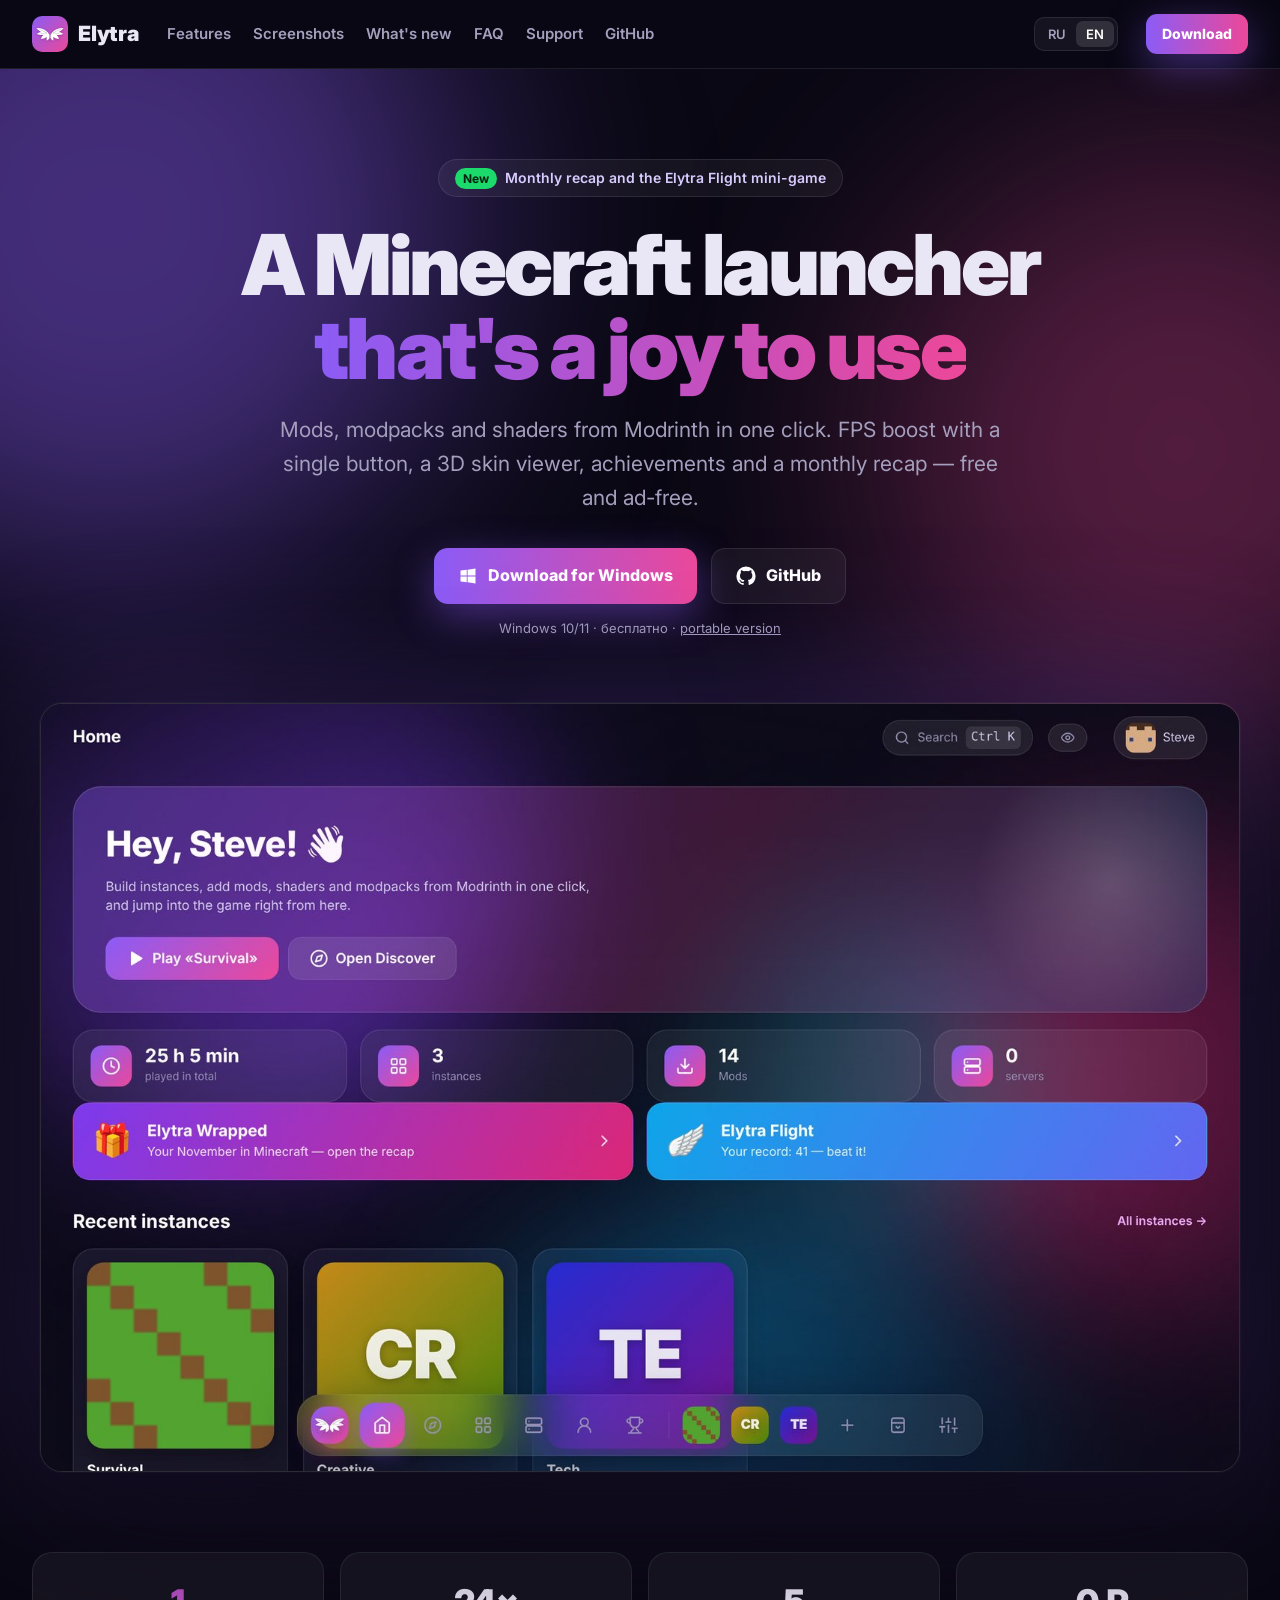
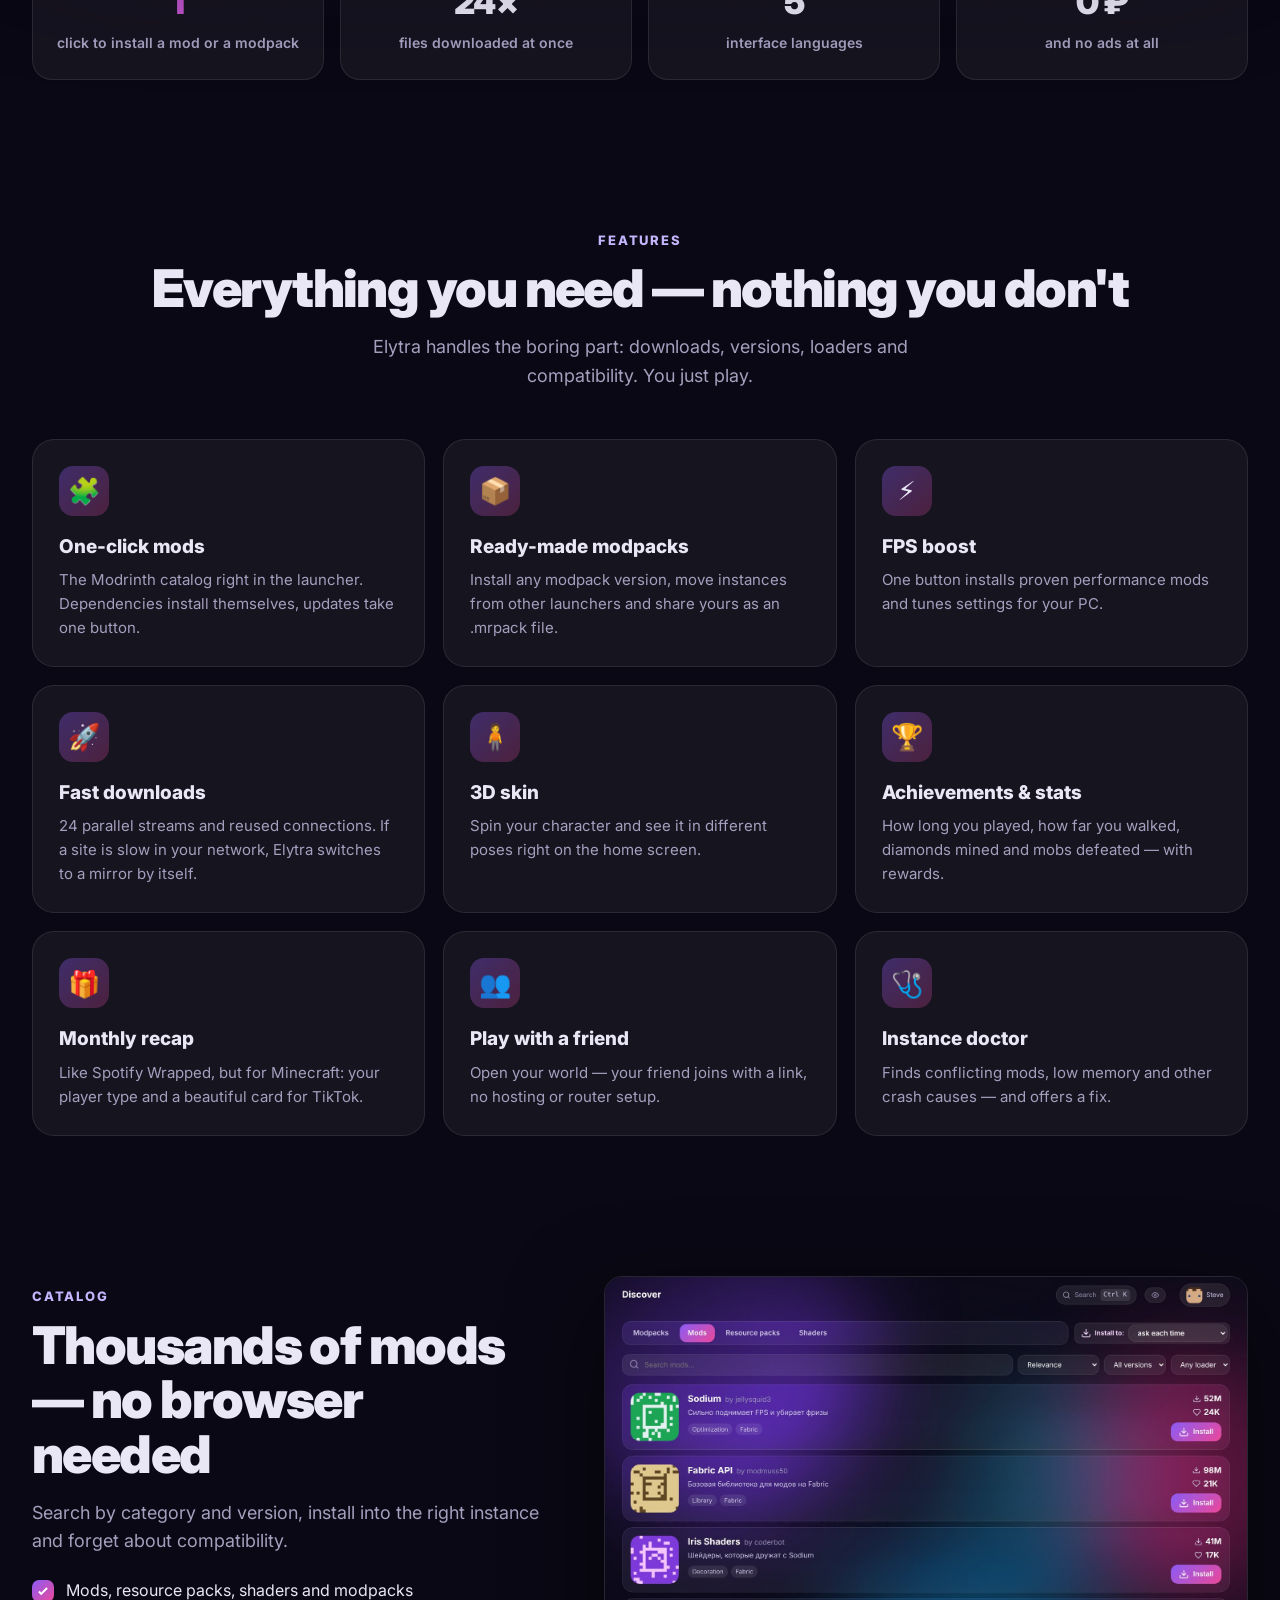
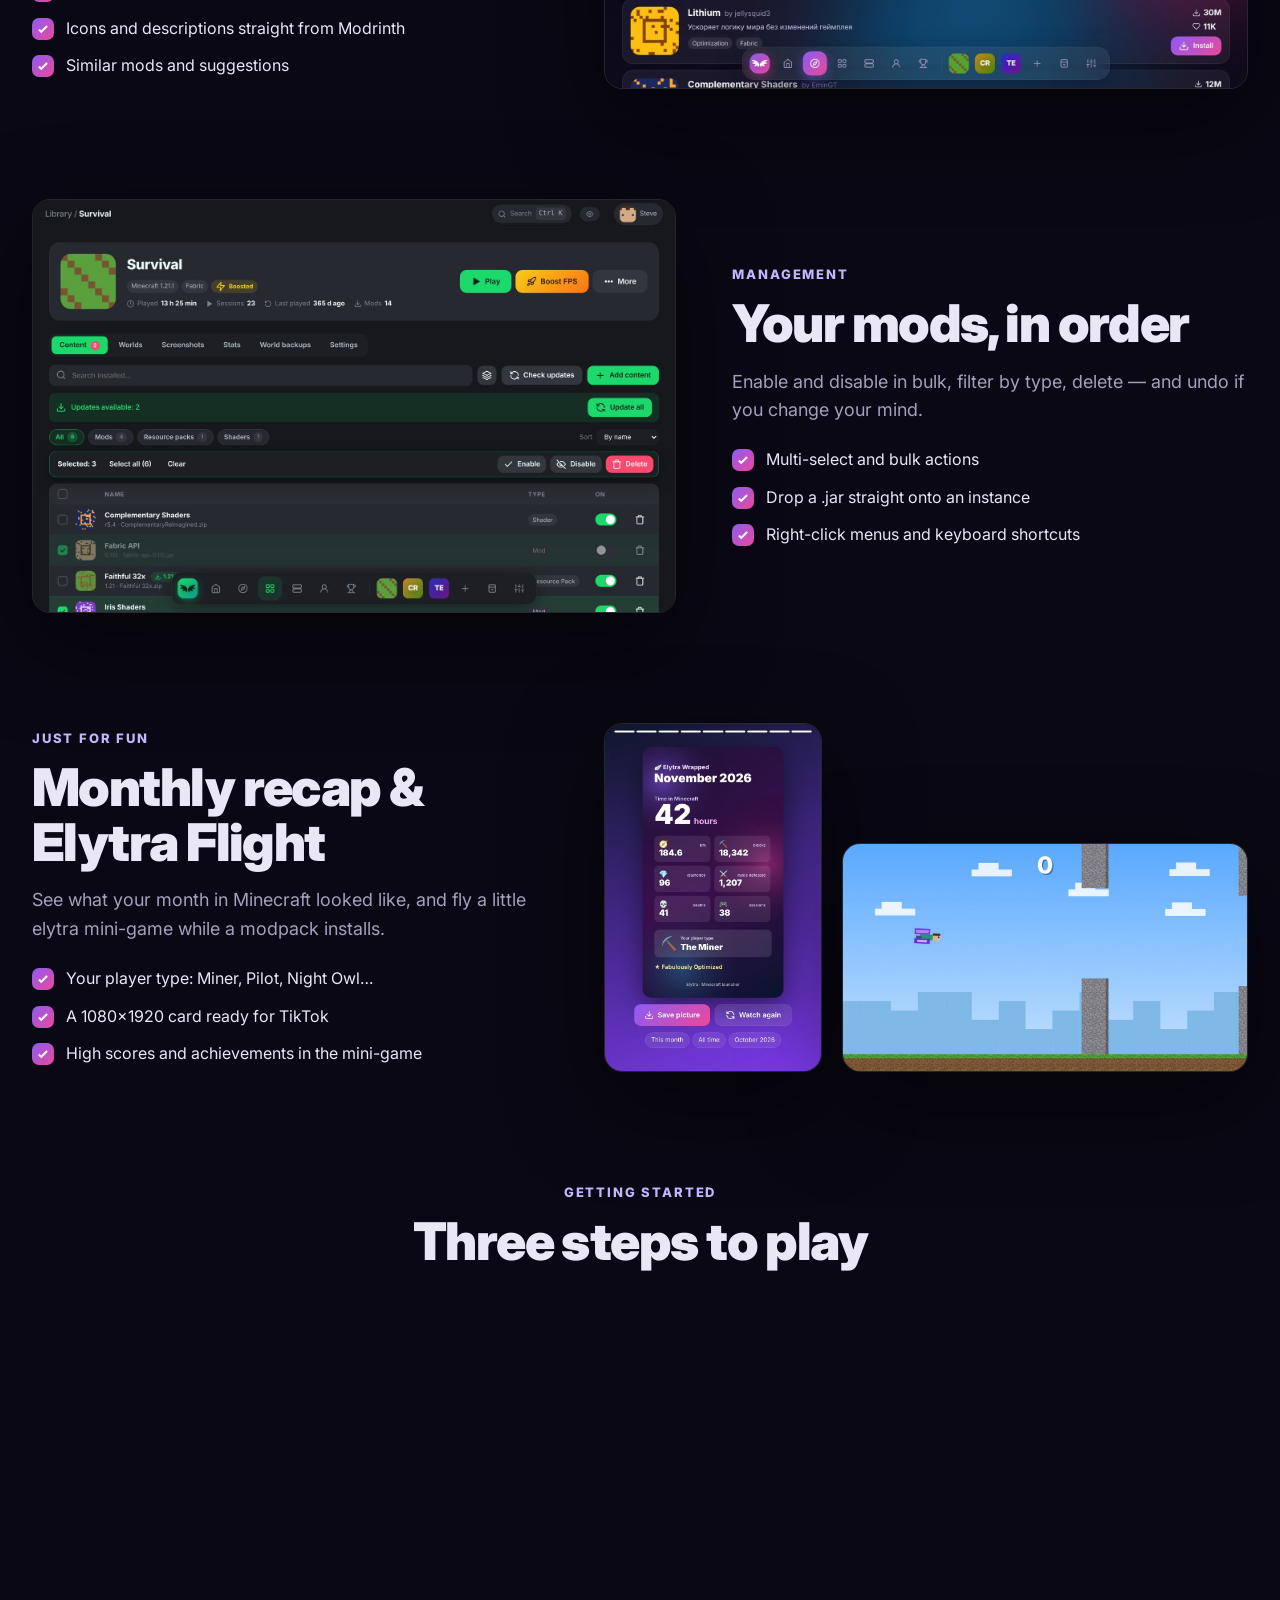
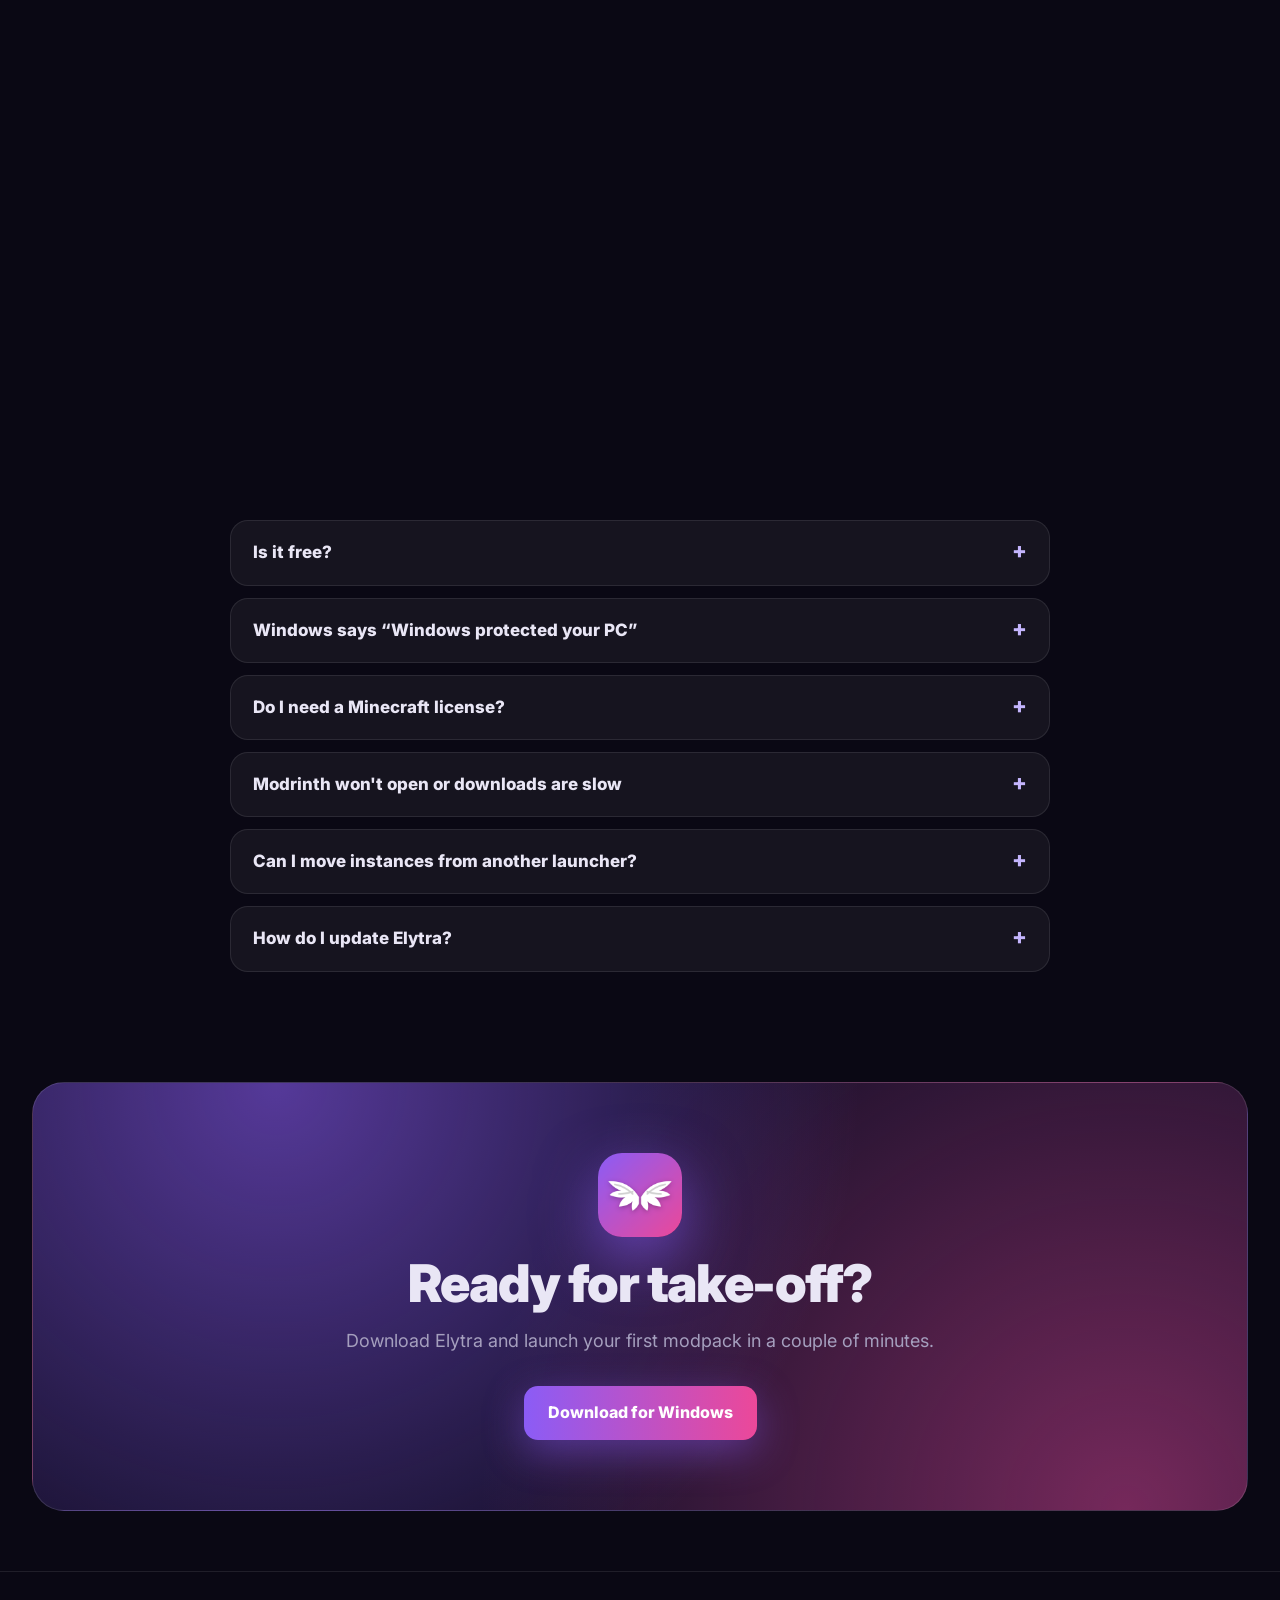
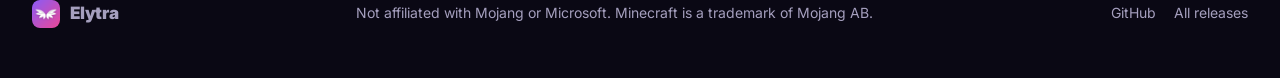
==== commit c370cfff: "0.10.13: Support Elytra (donation link + supporters list from docs/donate.json), site donate block C" ====
--- a/docs/index.html
+++ b/docs/index.html
@@ -105,6 +105,16 @@
   </div>
 </div></section>
 
+<section id="donate" style="display:none;padding-top:0"><div class="wrap">
+  <div class="donbox">
+    <div class="donheart">❤</div>
+    <div style="flex:1;min-width:260px"><h2 data-t="h_don">Поддержать Elytra</h2>
+      <p class="sub" style="margin:8px 0 0" data-t="p_don">Elytra бесплатная, без рекламы, и её делает один человек. Если лаунчер нравится — можно закинуть немного: это помогает выпускать обновления.</p></div>
+    <a class="btn main" id="donBtn" href="#" target="_blank" rel="noopener" data-t="b_don">Поддержать</a>
+    <div class="donthanks" id="donThanks" style="display:none"><b data-t="t_don">Спасибо поддержавшим</b><div class="donnames" id="donNames"></div></div>
+  </div>
+</div></section>
+
 <section id="faq"><div class="wrap">
   <div class="center reveal"><div class="kick" data-t="k_faq">Вопросы</div><h2 data-t="h_faq">Частые вопросы</h2></div>
   <div class="faq">
@@ -120,7 +130,7 @@
     <img src="img/logo.png" alt="">
     <h2 data-t="h_final">Готов взлететь?</h2>
     <p class="sub" style="margin:0 auto 30px" data-t="p_final">Скачай Elytra и запусти свою первую сборку за пару минут.</p>
-    <a class="btn main" href="https://github.com/platonk381/elytra/releases/latest/download/Elytra.exe"><span data-t="dl">Скачать для Windows</span></a>
+    <a class="btn main" href="https://github.com/platonk381/elytra/releases/latest/download/Elytra-Setup.exe"><span data-t="dl">Скачать для Windows</span></a>
   </div>
 </div></section>
 
@@ -163,7 +173,7 @@
   q5:"Can I move instances from another launcher?", a5:"Yes: Library → “Move from another launcher”. Modrinth App, CurseForge, Prism, MultiMC, TLauncher and the official launcher are supported.",
   q6:"How do I update Elytra?", a6:"You don't — it offers the update itself when a new version is out.",
   h_final:"Ready for take-off?", p_final:"Download Elytra and launch your first modpack in a couple of minutes.",
-  n_news:"What's new", n_support:"Support", portable:"portable version", k_news:"What's new", h_news:"Elytra keeps getting better",
+  h_don:"Support Elytra", p_don:"Elytra is free, has no ads and is made by one person. If you like it, you can chip in — it helps keep the updates coming.", b_don:"Support", t_don:"Thanks to our supporters", n_news:"What's new", n_support:"Support", portable:"portable version", k_news:"What's new", h_news:"Elytra keeps getting better",
   p_news:"New versions arrive right in the launcher — just press “Update”.", k_sup:"Support", h_sup:"Something not working?",
   p_sup:"Check the fixes for common problems or send a report straight from the launcher — we'll sort it out.", sup_btn:"Open support", sup_bug:"Report a bug",
   disc:"Not affiliated with Mojang or Microsoft. Minecraft is a trademark of Mojang AB.", rel:"All releases"
@@ -200,6 +210,17 @@
     return `<div class="newsitem in"><div class="nh"><b>Elytra ${esc(r.tag_name.replace(/^v/, ""))}</b>${i === 0 ? `<span class="tagnew">${L ? "latest" : "последняя"}</span>` : ""}<span class="nd">${date(r.published_at)}</span></div>${items ? `<ul>${items}</ul>` : ""}</div>`;
   }).join("");
 }).catch(() => { document.getElementById("news").style.display = "none"; });
+fetch("donate.json", {cache: "no-store"}).then(r => r.json()).then(d => {
+  if (!d.url || !/^https:\/\//.test(d.url)) return;
+  document.getElementById("donBtn").href = d.url;
+  document.getElementById("donate").style.display = "";
+  const sup = (d.supporters || []).filter(x => x && x.name);
+  if (sup.length) {
+    const esc2 = t => String(t).replace(/[&<>"]/g, c => ({"&": "&amp;", "<": "&lt;", ">": "&gt;", '"': "&quot;"}[c]));
+    document.getElementById("donNames").innerHTML = sup.map(x => `<span title="${esc2(x.note || "")}">${esc2(x.name)}</span>`).join("");
+    document.getElementById("donThanks").style.display = "";
+  }
+}).catch(() => {});
 const io = new IntersectionObserver(es => es.forEach(e => { if (e.isIntersecting) { e.target.classList.add("in"); io.unobserve(e.target); } }), {threshold: .12});
 document.querySelectorAll(".reveal").forEach(el => io.observe(el));
 </script>
--- a/docs/site.css
+++ b/docs/site.css
@@ -129,3 +129,9 @@
 .steps2 div{background:var(--card);border:1px solid var(--line);border-radius:18px;padding:18px 22px 18px 70px;position:relative}
 .steps2 div::before{counter-increment:s2;content:counter(s2);position:absolute;left:22px;top:16px;width:32px;height:32px;border-radius:10px;background:linear-gradient(135deg,var(--v),var(--p));display:grid;place-items:center;font-weight:900}
 @media (max-width:900px){.supbanner{grid-template-columns:1fr;padding:30px}.supbtns{justify-content:flex-start}.contact{grid-template-columns:1fr}}
+
+.donbox{display:flex;gap:24px;align-items:center;flex-wrap:wrap;padding:34px;border-radius:28px;border:1px solid rgba(236,72,153,.3);background:linear-gradient(135deg,rgba(236,72,153,.14),rgba(139,92,246,.12))}
+.donheart{width:64px;height:64px;border-radius:20px;display:grid;place-items:center;font-size:30px;background:linear-gradient(135deg,#ec4899,#8b5cf6);flex:none}
+.donthanks{flex-basis:100%}.donthanks b{font-size:14px;color:var(--muted)}
+.donnames{display:flex;flex-wrap:wrap;gap:8px;margin-top:10px}
+.donnames span{background:rgba(255,255,255,.08);border-radius:99px;padding:6px 14px;font-size:14px;font-weight:600}
